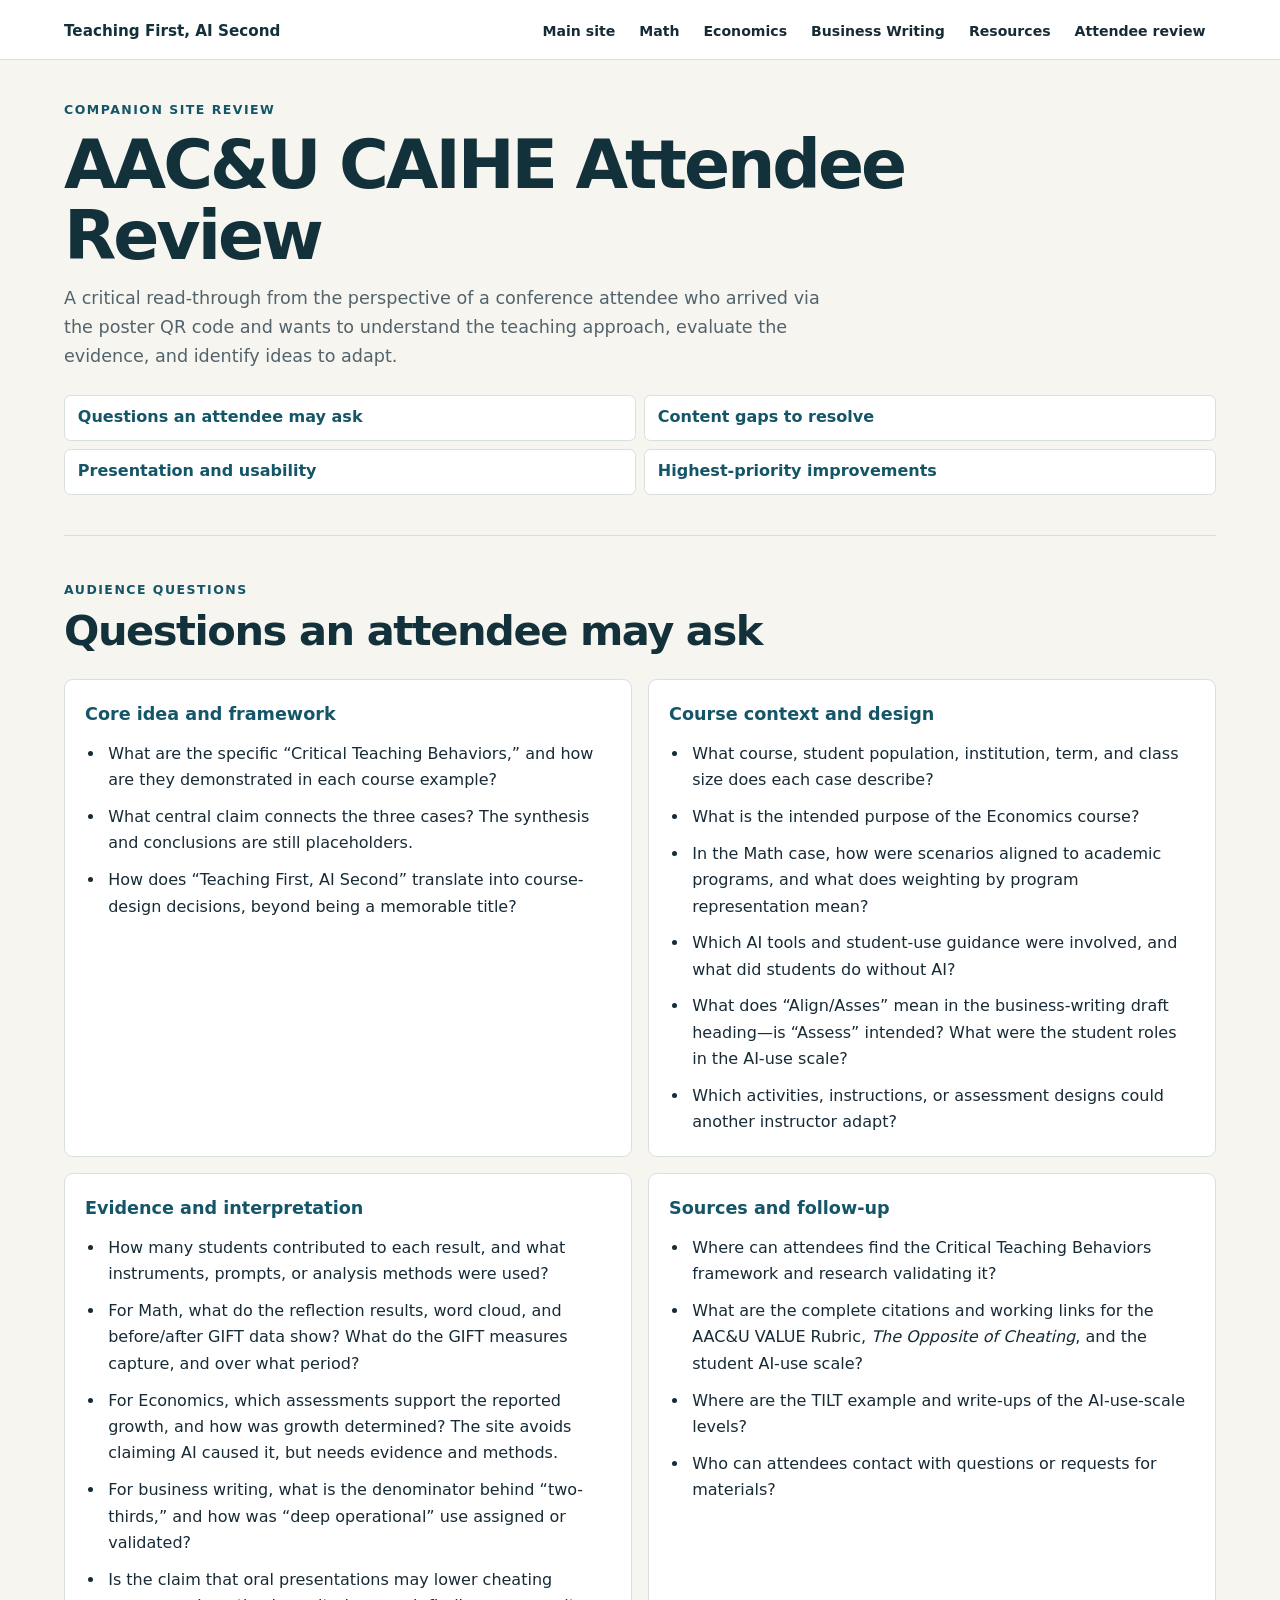
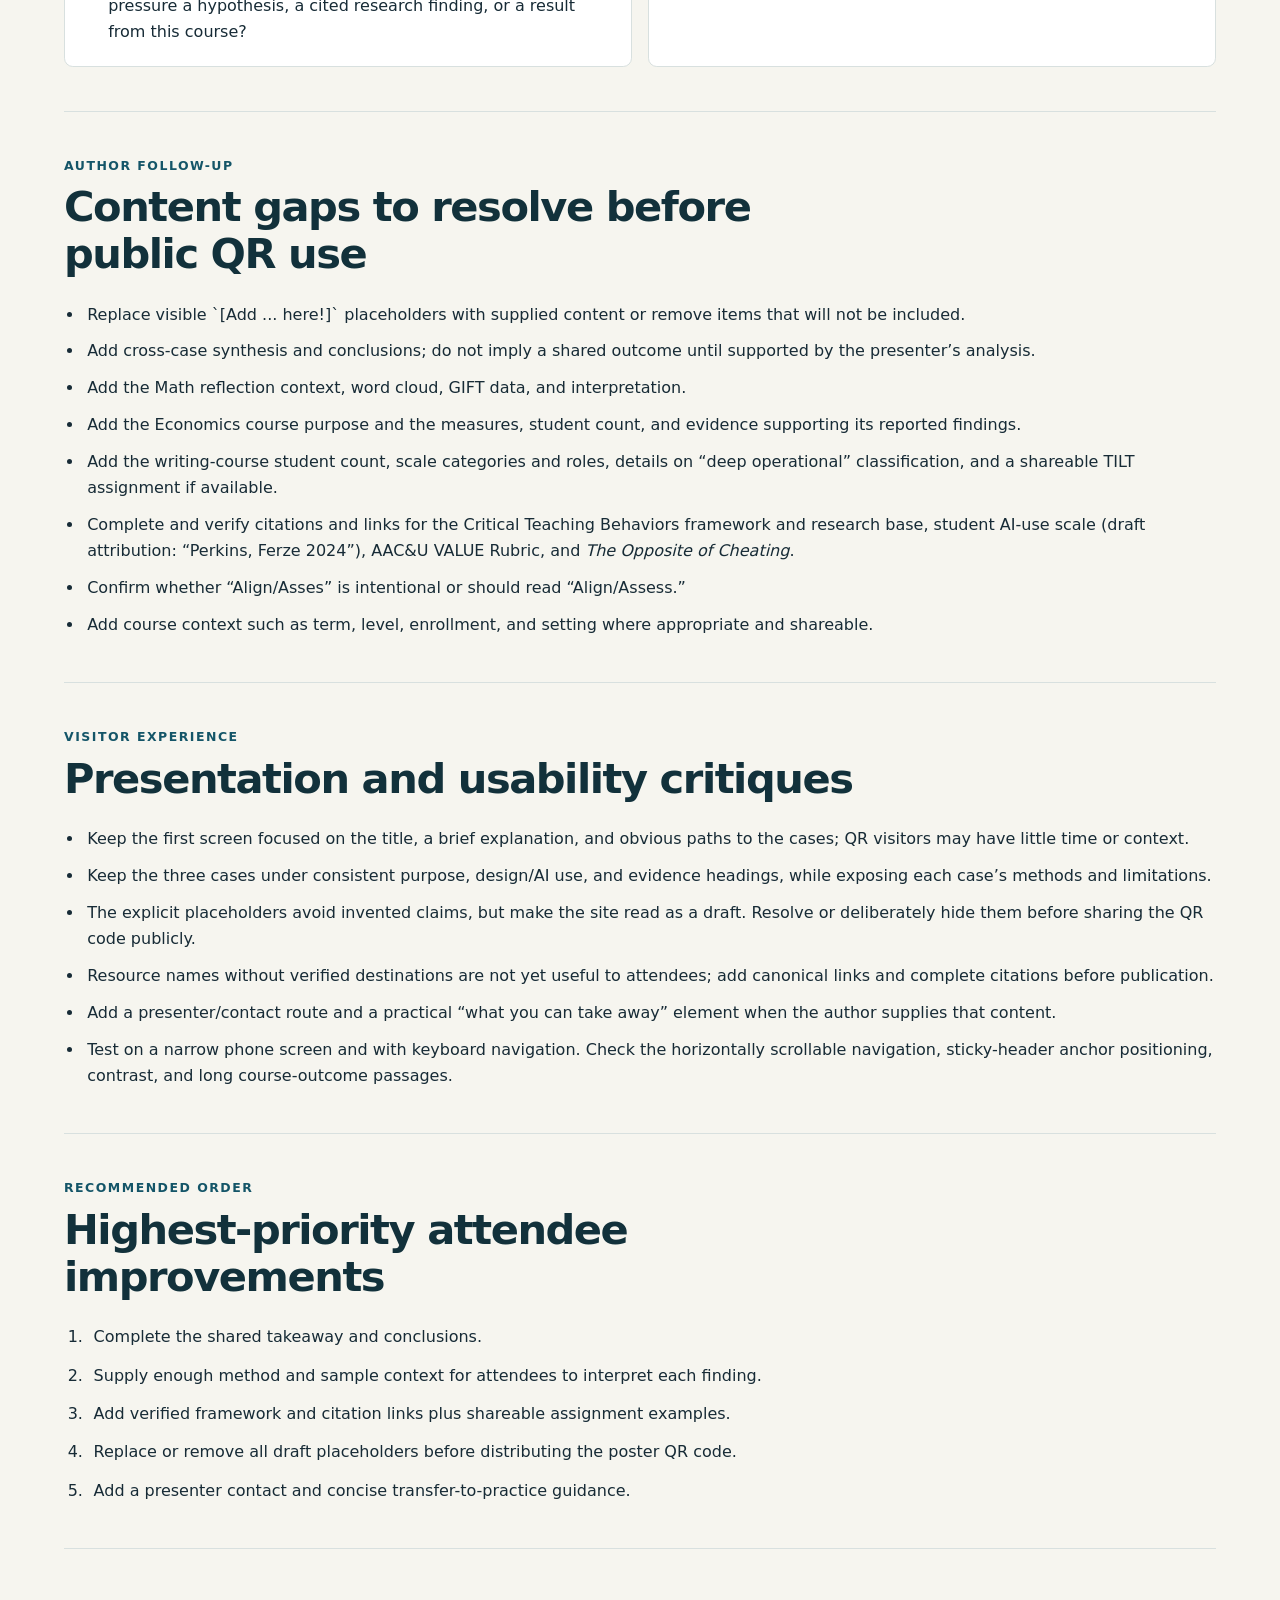
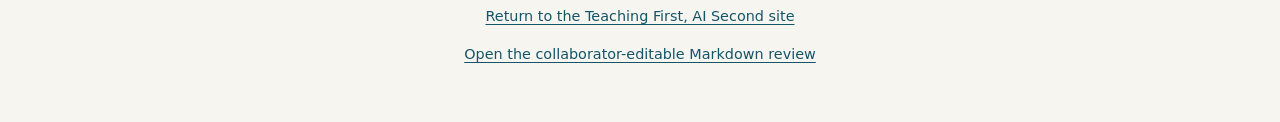
==== attendee-review.html @ cb2c57ce "add attendee-review" ====
<!doctype html>
<html lang="en">
<head>
  <meta charset="utf-8">
  <meta name="viewport" content="width=device-width, initial-scale=1">
  <meta name="description" content="Attendee-perspective questions, content gaps, and critiques for the Teaching First, AI Second companion site.">
  <title>AAC&amp;U CAIHE Attendee Review | Teaching First, AI Second</title>
  <link rel="stylesheet" href="styles.css">
</head>
<body>
  <header class="site-header">
	<a class="site-name" href="index.html#top">Teaching First, AI Second</a>
	<nav aria-label="Main navigation">
	  <a href="index.html#top">Main site</a>
	  <a href="index.html#math">Math</a>
	  <a href="index.html#economics">Economics</a>
	  <a href="index.html#business-writing">Business Writing</a>
	  <a href="index.html#resources">Resources</a>
	  <a href="#top" aria-current="page">Attendee review</a>
	</nav>
  </header>

  <main class="review-page" id="top">
	<header class="review-hero">
	  <p class="eyebrow">Companion site review</p>
	  <h1>AAC&amp;U CAIHE Attendee Review</h1>
	  <p class="review-lead">A critical read-through from the perspective of a conference attendee who arrived via the poster QR code and wants to understand the teaching approach, evaluate the evidence, and identify ideas to adapt.</p>
	  <nav class="review-toc" aria-label="On this page">
		<a href="#attendee-questions">Questions an attendee may ask</a>
		<a href="#content-gaps">Content gaps to resolve</a>
		<a href="#presentation-critiques">Presentation and usability</a>
		<a href="#priorities">Highest-priority improvements</a>
	  </nav>
	</header>

	<section class="review-section" id="attendee-questions" aria-labelledby="questions-title">
	  <p class="eyebrow">Audience questions</p>
	  <h2 id="questions-title">Questions an attendee may ask</h2>
	  <div class="review-question-grid">
		<section class="review-card">
		  <h3>Core idea and framework</h3>
		  <ul>
			<li>What are the specific “Critical Teaching Behaviors,” and how are they demonstrated in each course example?</li>
			<li>What central claim connects the three cases? The synthesis and conclusions are still placeholders.</li>
			<li>How does “Teaching First, AI Second” translate into course-design decisions, beyond being a memorable title?</li>
		  </ul>
		</section>
		<section class="review-card">
		  <h3>Course context and design</h3>
		  <ul>
			<li>What course, student population, institution, term, and class size does each case describe?</li>
			<li>What is the intended purpose of the Economics course?</li>
			<li>In the Math case, how were scenarios aligned to academic programs, and what does weighting by program representation mean?</li>
			<li>Which AI tools and student-use guidance were involved, and what did students do without AI?</li>
			<li>What does “Align/Asses” mean in the business-writing draft heading—is “Assess” intended? What were the student roles in the AI-use scale?</li>
			<li>Which activities, instructions, or assessment designs could another instructor adapt?</li>
		  </ul>
		</section>
		<section class="review-card">
		  <h3>Evidence and interpretation</h3>
		  <ul>
			<li>How many students contributed to each result, and what instruments, prompts, or analysis methods were used?</li>
			<li>For Math, what do the reflection results, word cloud, and before/after GIFT data show? What do the GIFT measures capture, and over what period?</li>
			<li>For Economics, which assessments support the reported growth, and how was growth determined? The site avoids claiming AI caused it, but needs evidence and methods.</li>
			<li>For business writing, what is the denominator behind “two-thirds,” and how was “deep operational” use assigned or validated?</li>
			<li>Is the claim that oral presentations may lower cheating pressure a hypothesis, a cited research finding, or a result from this course?</li>
		  </ul>
		</section>
		<section class="review-card">
		  <h3>Sources and follow-up</h3>
		  <ul>
			<li>Where can attendees find the Critical Teaching Behaviors framework and research validating it?</li>
			<li>What are the complete citations and working links for the AAC&amp;U VALUE Rubric, <em>The Opposite of Cheating</em>, and the student AI-use scale?</li>
			<li>Where are the TILT example and write-ups of the AI-use-scale levels?</li>
			<li>Who can attendees contact with questions or requests for materials?</li>
		  </ul>
		</section>
	  </div>
	</section>

	<section class="review-section" id="content-gaps" aria-labelledby="gaps-title">
	  <p class="eyebrow">Author follow-up</p>
	  <h2 id="gaps-title">Content gaps to resolve before public QR use</h2>
	  <ul class="review-checklist">
		<li>Replace visible `[Add ... here!]` placeholders with supplied content or remove items that will not be included.</li>
		<li>Add cross-case synthesis and conclusions; do not imply a shared outcome until supported by the presenter’s analysis.</li>
		<li>Add the Math reflection context, word cloud, GIFT data, and interpretation.</li>
		<li>Add the Economics course purpose and the measures, student count, and evidence supporting its reported findings.</li>
		<li>Add the writing-course student count, scale categories and roles, details on “deep operational” classification, and a shareable TILT assignment if available.</li>
		<li>Complete and verify citations and links for the Critical Teaching Behaviors framework and research base, student AI-use scale (draft attribution: “Perkins, Ferze 2024”), AAC&amp;U VALUE Rubric, and <em>The Opposite of Cheating</em>.</li>
		<li>Confirm whether “Align/Asses” is intentional or should read “Align/Assess.”</li>
		<li>Add course context such as term, level, enrollment, and setting where appropriate and shareable.</li>
	  </ul>
	</section>

	<section class="review-section" id="presentation-critiques" aria-labelledby="critiques-title">
	  <p class="eyebrow">Visitor experience</p>
	  <h2 id="critiques-title">Presentation and usability critiques</h2>
	  <ul class="review-checklist">
		<li>Keep the first screen focused on the title, a brief explanation, and obvious paths to the cases; QR visitors may have little time or context.</li>
		<li>Keep the three cases under consistent purpose, design/AI use, and evidence headings, while exposing each case’s methods and limitations.</li>
		<li>The explicit placeholders avoid invented claims, but make the site read as a draft. Resolve or deliberately hide them before sharing the QR code publicly.</li>
		<li>Resource names without verified destinations are not yet useful to attendees; add canonical links and complete citations before publication.</li>
		<li>Add a presenter/contact route and a practical “what you can take away” element when the author supplies that content.</li>
		<li>Test on a narrow phone screen and with keyboard navigation. Check the horizontally scrollable navigation, sticky-header anchor positioning, contrast, and long course-outcome passages.</li>
	  </ul>
	</section>

	<section class="review-section" id="priorities" aria-labelledby="priorities-title">
	  <p class="eyebrow">Recommended order</p>
	  <h2 id="priorities-title">Highest-priority attendee improvements</h2>
	  <ol class="review-priorities">
		<li>Complete the shared takeaway and conclusions.</li>
		<li>Supply enough method and sample context for attendees to interpret each finding.</li>
		<li>Add verified framework and citation links plus shareable assignment examples.</li>
		<li>Replace or remove all draft placeholders before distributing the poster QR code.</li>
		<li>Add a presenter contact and concise transfer-to-practice guidance.</li>
	  </ol>
	</section>
  </main>

  <footer>
	<p><a href="index.html#top">Return to the Teaching First, AI Second site</a></p>
	  <p><a href="https://github.com/NeisesMike/AACUPoster2026/blob/main/ATTENDEE-REVIEW.md">Open the collaborator-editable Markdown review</a></p>
  </footer>
</body>
</html>
---- styles.css ----
:root {
  color-scheme: light;
  --ink: #172b36;
  --muted: #52636c;
  --paper: #f6f5ef;
  --surface: #ffffff;
  --navy: #12313b;
  --teal: #145568;
  --gold: #e7b654;
  --placeholder-bg: #fff4d8;
  --placeholder-border: #98620b;
  --line: #d8e0df;
  font-family: Inter, ui-sans-serif, system-ui, -apple-system, BlinkMacSystemFont, "Segoe UI", sans-serif;
  color: var(--ink);
  background: var(--paper);
}

* {
  box-sizing: border-box;
}

html {
  scroll-behavior: smooth;
  scroll-padding-top: 8rem;
}

body {
  margin: 0;
  min-width: 320px;
  line-height: 1.65;
}

a {
  color: var(--teal);
  text-underline-offset: 0.2em;
}

a:hover {
  color: var(--navy);
}

a:focus-visible {
  outline: 3px solid var(--gold);
  outline-offset: 3px;
}

.site-header {
  position: sticky;
  z-index: 10;
  top: 0;
  display: grid;
  gap: 0.25rem;
  padding: 0.6rem 1rem 0.35rem;
  border-bottom: 1px solid var(--line);
  background: var(--surface);
}

.site-name {
  width: fit-content;
  color: var(--navy);
  font-size: 0.95rem;
  font-weight: 800;
  text-decoration: none;
}

.site-header nav {
  display: flex;
  gap: 0.2rem;
  overflow-x: auto;
  overscroll-behavior-x: contain;
  scrollbar-width: thin;
  white-space: nowrap;
}

.site-header nav a {
  display: inline-flex;
  min-height: 2.75rem;
  align-items: center;
  padding: 0.5rem 0.65rem;
  border-radius: 0.35rem;
  color: var(--ink);
  font-size: 0.88rem;
  font-weight: 650;
  text-decoration: none;
}

.site-header nav a:hover {
  background: var(--paper);
}

main {
  width: min(100% - 2rem, 72rem);
  margin-inline: auto;
}

.hero {
  margin: 1.25rem -1rem 0;
	padding: clamp(2.5rem, 8vw, 6rem) 1rem;
  background: var(--navy);
  color: #ffffff;
}

.hero .eyebrow {
  color: #f6d98e;
}

.eyebrow {
  margin: 0 0 0.5rem;
  color: var(--teal);
  font-size: 0.78rem;
  font-weight: 800;
  letter-spacing: 0.12em;
  text-transform: uppercase;
}

h1,
h2,
h3,
p {
  margin-top: 0;
}

h1 {
  max-width: 13ch;
  margin-bottom: 0.75rem;
  font-size: clamp(2.8rem, 12vw, 5.5rem);
  letter-spacing: -0.055em;
  line-height: 0.98;
  text-transform: uppercase;
}

.subtitle {
  max-width: 38rem;
  margin-bottom: 1.25rem;
  color: #f6d98e;
  font-size: clamp(1.15rem, 4vw, 1.65rem);
  font-weight: 650;
  line-height: 1.3;
}

.intro {
  max-width: 42rem;
  margin-bottom: 1.75rem;
  color: #e8f0f1;
  font-size: 1.05rem;
}

.section-nav {
  display: grid;
  grid-template-columns: 1fr;
  gap: 0.65rem;
  max-width: 48rem;
}

.section-nav a {
  display: flex;
  min-height: 3rem;
  align-items: center;
  justify-content: space-between;
  gap: 1rem;
  padding: 0.75rem 1rem;
  border: 1px solid #8aa4aa;
  border-radius: 0.4rem;
  color: #ffffff;
  font-weight: 700;
  text-decoration: none;
}

.section-nav a:hover {
  border-color: var(--gold);
  background: #1d4651;
  color: #ffffff;
}

.case-study,
.synthesis,
.resources {
  padding-block: 3.25rem;
  border-bottom: 1px solid var(--line);
  scroll-margin-top: 8rem;
}

.case-study h2,
.synthesis h2,
.resources h2 {
  max-width: 22ch;
  margin-bottom: 1.5rem;
  color: var(--navy);
  font-size: clamp(1.8rem, 7vw, 3rem);
  letter-spacing: -0.035em;
  line-height: 1.1;
}

.case-grid {
  display: grid;
  grid-template-columns: 1fr;
  gap: 1rem;
}

.case-grid > section {
  padding: 1.25rem;
  border: 1px solid var(--line);
  border-radius: 0.55rem;
  background: var(--surface);
}

.case-grid h3 {
  margin-bottom: 0.65rem;
  color: var(--teal);
  font-size: 1rem;
}

.case-grid p:last-child {
  margin-bottom: 0;
}

.placeholder {
  display: block;
  margin-block: 0.8rem;
  padding: 0.7rem 0.85rem;
  border-left: 4px solid var(--placeholder-border);
  background: var(--placeholder-bg);
  color: #49320c;
  font-size: 0.92rem;
  font-weight: 650;
  overflow-wrap: anywhere;
}

.resources > p:not(.eyebrow) {
  max-width: 60ch;
}

.resources ul {
  display: grid;
  gap: 0.85rem;
  margin: 1.5rem 0 0;
  padding: 0;
  list-style: none;
}

.resources li {
  padding: 1rem;
  border: 1px solid var(--line);
  border-radius: 0.45rem;
  background: var(--surface);
}

.resources li .placeholder {
  margin-bottom: 0;
}

footer {
  padding: 1.5rem 1rem 2.5rem;
  color: var(--muted);
  font-size: 0.9rem;
  text-align: center;
}

.review-page {
  padding-bottom: 2rem;
}

.review-hero {
  padding-block: 2.5rem;
  border-bottom: 1px solid var(--line);
}

.review-hero h1 {
  max-width: 20ch;
  color: var(--navy);
  font-size: clamp(2.3rem, 9vw, 4.25rem);
  letter-spacing: -0.045em;
  line-height: 1.05;
  text-transform: none;
}

.review-lead {
  max-width: 68ch;
  color: var(--muted);
  font-size: 1.1rem;
}

.review-toc {
  display: grid;
  gap: 0.5rem;
  margin-top: 1.5rem;
}

.review-toc a {
  display: flex;
  min-height: 2.75rem;
  align-items: center;
  padding: 0.55rem 0.8rem;
  border: 1px solid var(--line);
  border-radius: 0.4rem;
  background: var(--surface);
  font-weight: 700;
  text-decoration: none;
}

.review-section {
  padding-block: 2.75rem;
  border-bottom: 1px solid var(--line);
  scroll-margin-top: 8rem;
}

.review-section h2 {
  max-width: 28ch;
  margin-bottom: 1.5rem;
  color: var(--navy);
  font-size: clamp(1.8rem, 6vw, 2.6rem);
  letter-spacing: -0.035em;
  line-height: 1.12;
}

.review-question-grid {
  display: grid;
  gap: 1rem;
}

.review-card {
  padding: 1.25rem;
  border: 1px solid var(--line);
  border-radius: 0.55rem;
  background: var(--surface);
}

.review-card h3 {
  margin-bottom: 0.75rem;
  color: var(--teal);
  font-size: 1.1rem;
}

.review-card ul,
.review-checklist {
  margin: 0;
  padding-left: 1.25rem;
}

.review-card li,
.review-checklist li {
  padding-left: 0.2rem;
}

.review-card li + li,
.review-checklist li + li {
  margin-top: 0.65rem;
}

.review-priorities {
  display: grid;
  gap: 0.75rem;
  margin: 0;
  padding-left: 1.5rem;
}

.review-priorities li {
  padding-left: 0.35rem;
}

@media (min-width: 42rem) {
  .site-header {
	grid-template-columns: auto minmax(0, 1fr);
	align-items: center;
	gap: 1rem;
	padding-inline: max(1.25rem, calc((100vw - 72rem) / 2));
  }

  .site-header nav {
	justify-content: flex-end;
  }

  .section-nav {
	grid-template-columns: repeat(2, minmax(0, 1fr));
  }

  .case-grid {
	grid-template-columns: repeat(2, minmax(0, 1fr));
  }

  .case-grid > .evidence {
	grid-column: 1 / -1;
  }

  .review-toc {
	grid-template-columns: repeat(2, minmax(0, 1fr));
  }

  .review-question-grid {
	grid-template-columns: repeat(2, minmax(0, 1fr));
  }
}

@media (min-width: 62rem) {
  .case-grid {
	grid-template-columns: repeat(3, minmax(0, 1fr));
  }

  .case-grid > .evidence {
	grid-column: auto;
  }

  .case-study,
  .synthesis,
  .resources {
	padding-block: 4.5rem;
  }
}

@media (prefers-reduced-motion: reduce) {
  html {
	scroll-behavior: auto;
  }
}
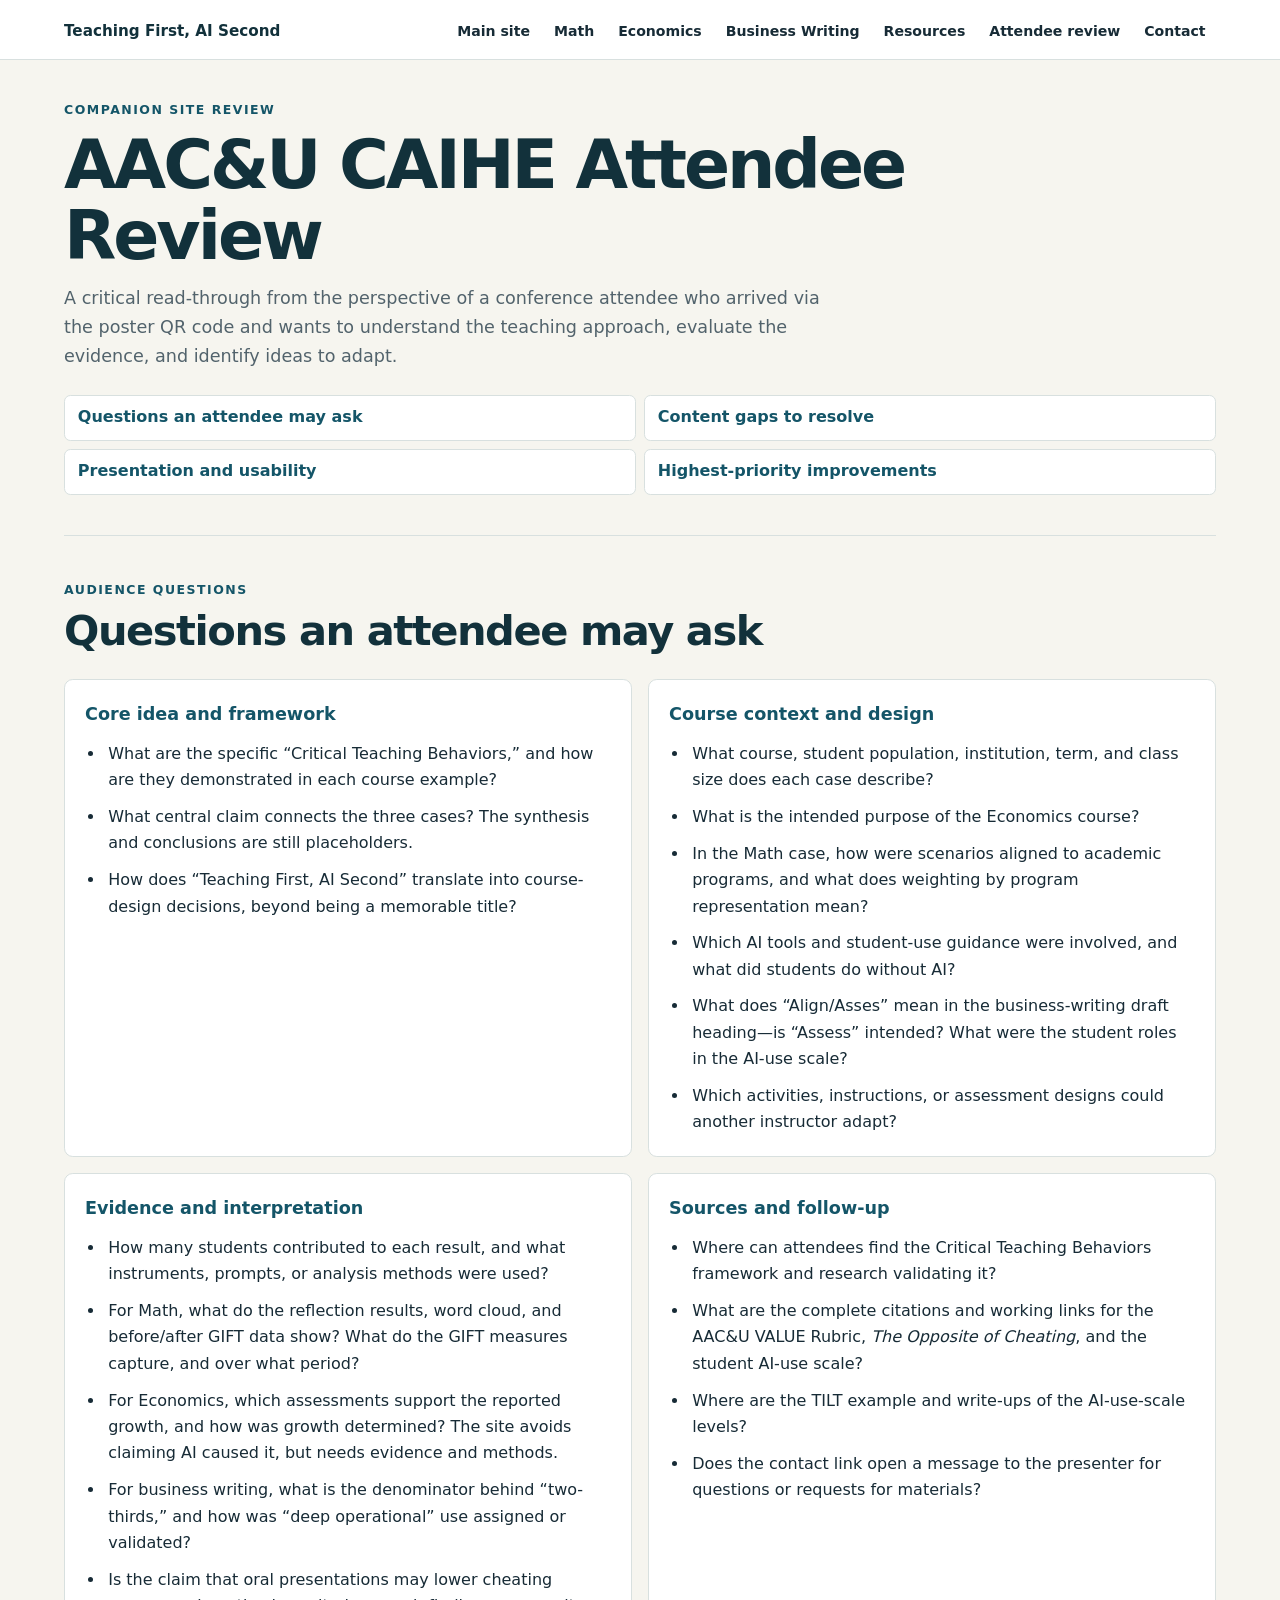
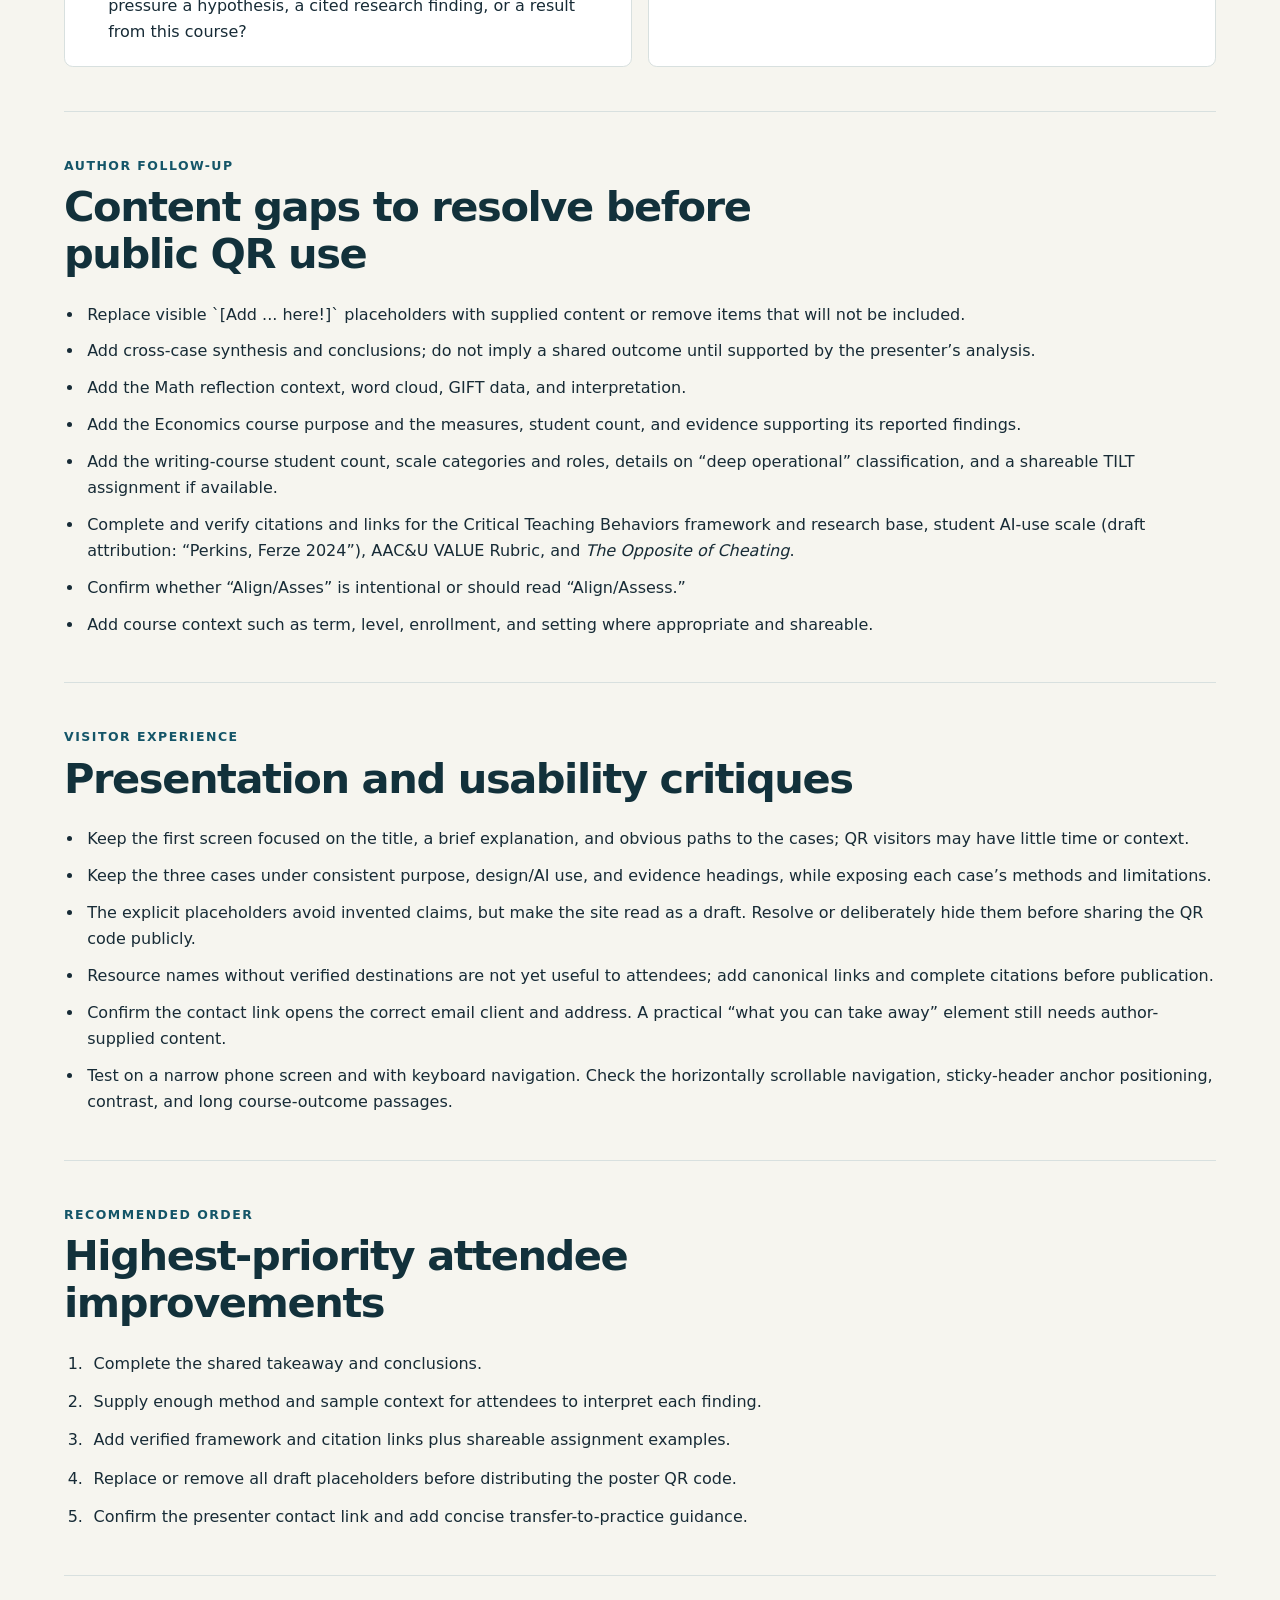
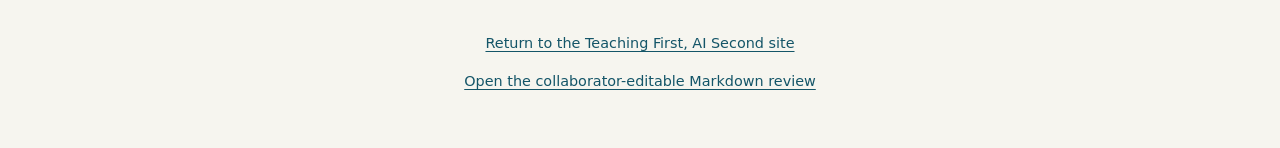
==== commit ecb2243e: "Add contact page" ====
--- a/attendee-review.html
+++ b/attendee-review.html
@@ -17,6 +17,7 @@
 	  <a href="index.html#business-writing">Business Writing</a>
 	  <a href="index.html#resources">Resources</a>
 	  <a href="#top" aria-current="page">Attendee review</a>
+	  <a href="contact.html">Contact</a>
 	</nav>
   </header>
 
@@ -72,7 +73,7 @@
 			<li>Where can attendees find the Critical Teaching Behaviors framework and research validating it?</li>
 			<li>What are the complete citations and working links for the AAC&amp;U VALUE Rubric, <em>The Opposite of Cheating</em>, and the student AI-use scale?</li>
 			<li>Where are the TILT example and write-ups of the AI-use-scale levels?</li>
-			<li>Who can attendees contact with questions or requests for materials?</li>
+			<li>Does the contact link open a message to the presenter for questions or requests for materials?</li>
 		  </ul>
 		</section>
 	  </div>
@@ -101,7 +102,7 @@
 		<li>Keep the three cases under consistent purpose, design/AI use, and evidence headings, while exposing each case’s methods and limitations.</li>
 		<li>The explicit placeholders avoid invented claims, but make the site read as a draft. Resolve or deliberately hide them before sharing the QR code publicly.</li>
 		<li>Resource names without verified destinations are not yet useful to attendees; add canonical links and complete citations before publication.</li>
-		<li>Add a presenter/contact route and a practical “what you can take away” element when the author supplies that content.</li>
+		<li>Confirm the contact link opens the correct email client and address. A practical “what you can take away” element still needs author-supplied content.</li>
 		<li>Test on a narrow phone screen and with keyboard navigation. Check the horizontally scrollable navigation, sticky-header anchor positioning, contrast, and long course-outcome passages.</li>
 	  </ul>
 	</section>
@@ -114,7 +115,7 @@
 		<li>Supply enough method and sample context for attendees to interpret each finding.</li>
 		<li>Add verified framework and citation links plus shareable assignment examples.</li>
 		<li>Replace or remove all draft placeholders before distributing the poster QR code.</li>
-		<li>Add a presenter contact and concise transfer-to-practice guidance.</li>
+		<li>Confirm the presenter contact link and add concise transfer-to-practice guidance.</li>
 	  </ol>
 	</section>
   </main>
--- a/styles.css
+++ b/styles.css
@@ -358,6 +358,39 @@
   padding-left: 0.35rem;
 }
 
+.contact-page {
+  min-height: 65vh;
+  padding-block: 2.5rem 4rem;
+}
+
+.contact-hero h1 {
+  max-width: 20ch;
+  color: var(--navy);
+  font-size: clamp(2.3rem, 9vw, 4.25rem);
+  letter-spacing: -0.045em;
+  line-height: 1.05;
+  text-transform: none;
+}
+
+.contact-lead {
+  max-width: 60ch;
+  color: var(--muted);
+  font-size: 1.1rem;
+}
+
+.contact-card {
+  max-width: 48rem;
+  margin-top: 2rem;
+  padding: clamp(1.25rem, 4vw, 2rem);
+  border: 1px solid var(--line);
+  border-radius: 0.55rem;
+  background: var(--surface);
+}
+
+.contact-card h2 {
+  color: var(--teal);
+}
+
 @media (min-width: 42rem) {
   .site-header {
 	grid-template-columns: auto minmax(0, 1fr);
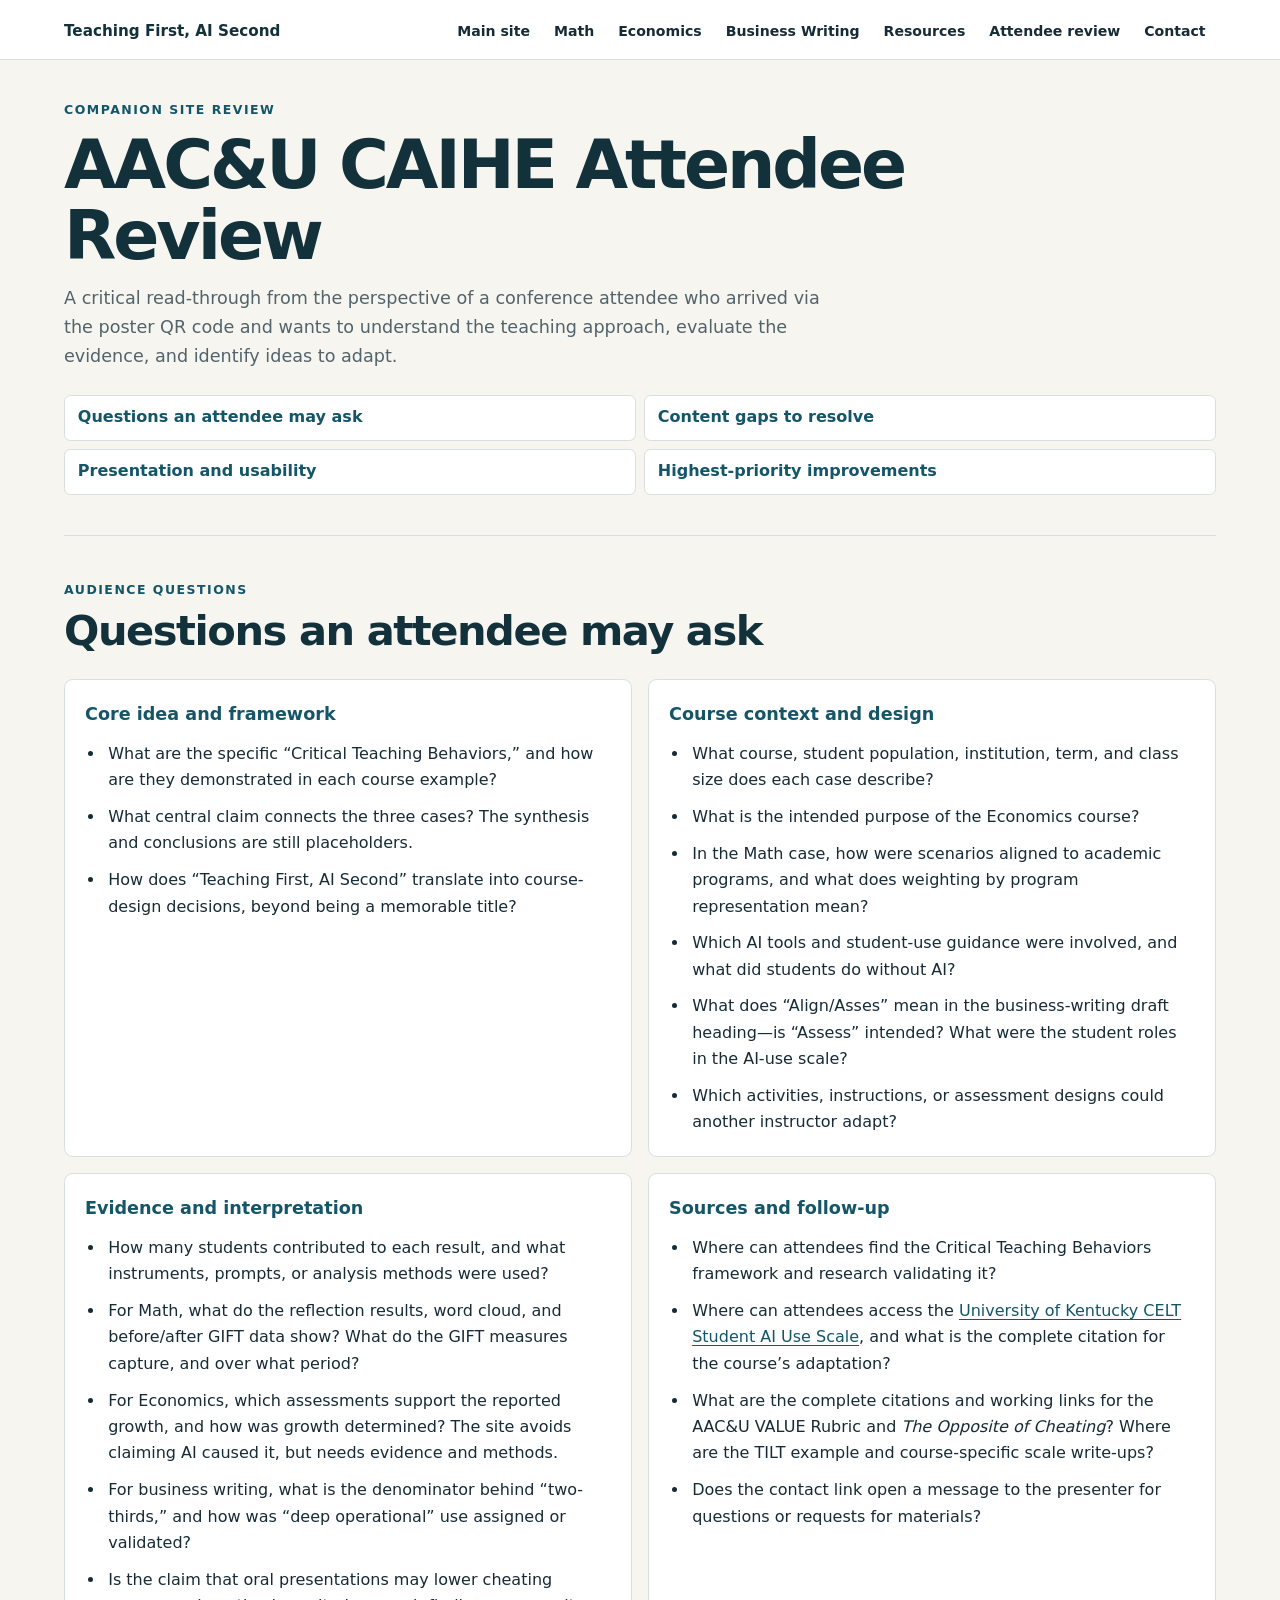
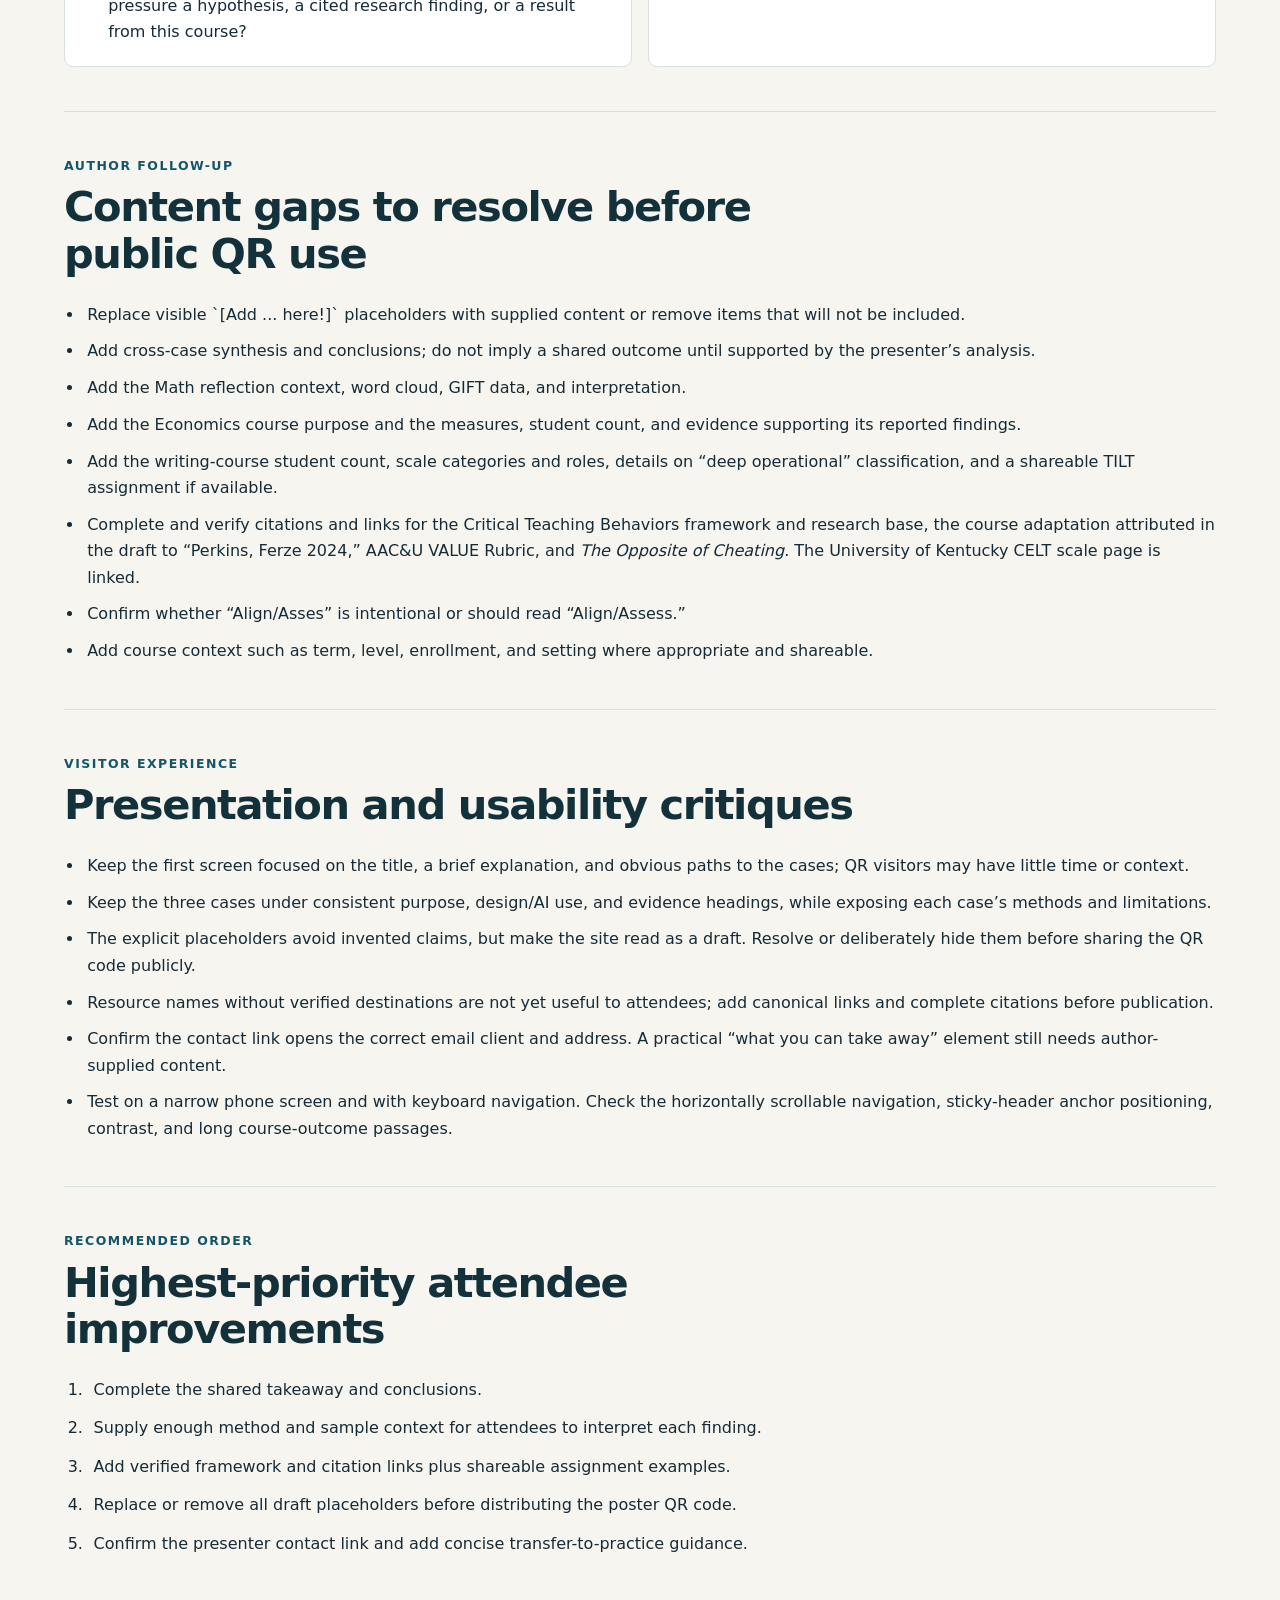
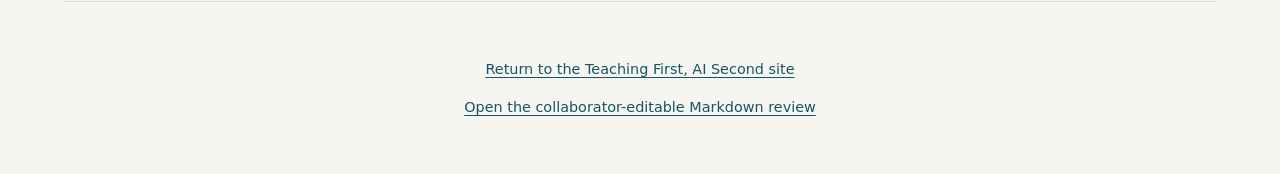
==== commit 751c6f79: "add student ai-use scale reference" ====
--- a/attendee-review.html
+++ b/attendee-review.html
@@ -71,8 +71,8 @@
 		  <h3>Sources and follow-up</h3>
 		  <ul>
 			<li>Where can attendees find the Critical Teaching Behaviors framework and research validating it?</li>
-			<li>What are the complete citations and working links for the AAC&amp;U VALUE Rubric, <em>The Opposite of Cheating</em>, and the student AI-use scale?</li>
-			<li>Where are the TILT example and write-ups of the AI-use-scale levels?</li>
+			<li>Where can attendees access the <a href="https://celt.uky.edu/student-ai-use-scale">University of Kentucky CELT Student AI Use Scale</a>, and what is the complete citation for the course’s adaptation?</li>
+			<li>What are the complete citations and working links for the AAC&amp;U VALUE Rubric and <em>The Opposite of Cheating</em>? Where are the TILT example and course-specific scale write-ups?</li>
 			<li>Does the contact link open a message to the presenter for questions or requests for materials?</li>
 		  </ul>
 		</section>
@@ -88,7 +88,7 @@
 		<li>Add the Math reflection context, word cloud, GIFT data, and interpretation.</li>
 		<li>Add the Economics course purpose and the measures, student count, and evidence supporting its reported findings.</li>
 		<li>Add the writing-course student count, scale categories and roles, details on “deep operational” classification, and a shareable TILT assignment if available.</li>
-		<li>Complete and verify citations and links for the Critical Teaching Behaviors framework and research base, student AI-use scale (draft attribution: “Perkins, Ferze 2024”), AAC&amp;U VALUE Rubric, and <em>The Opposite of Cheating</em>.</li>
+		<li>Complete and verify citations and links for the Critical Teaching Behaviors framework and research base, the course adaptation attributed in the draft to “Perkins, Ferze 2024,” AAC&amp;U VALUE Rubric, and <em>The Opposite of Cheating</em>. The University of Kentucky CELT scale page is linked.</li>
 		<li>Confirm whether “Align/Asses” is intentional or should read “Align/Assess.”</li>
 		<li>Add course context such as term, level, enrollment, and setting where appropriate and shareable.</li>
 	  </ul>
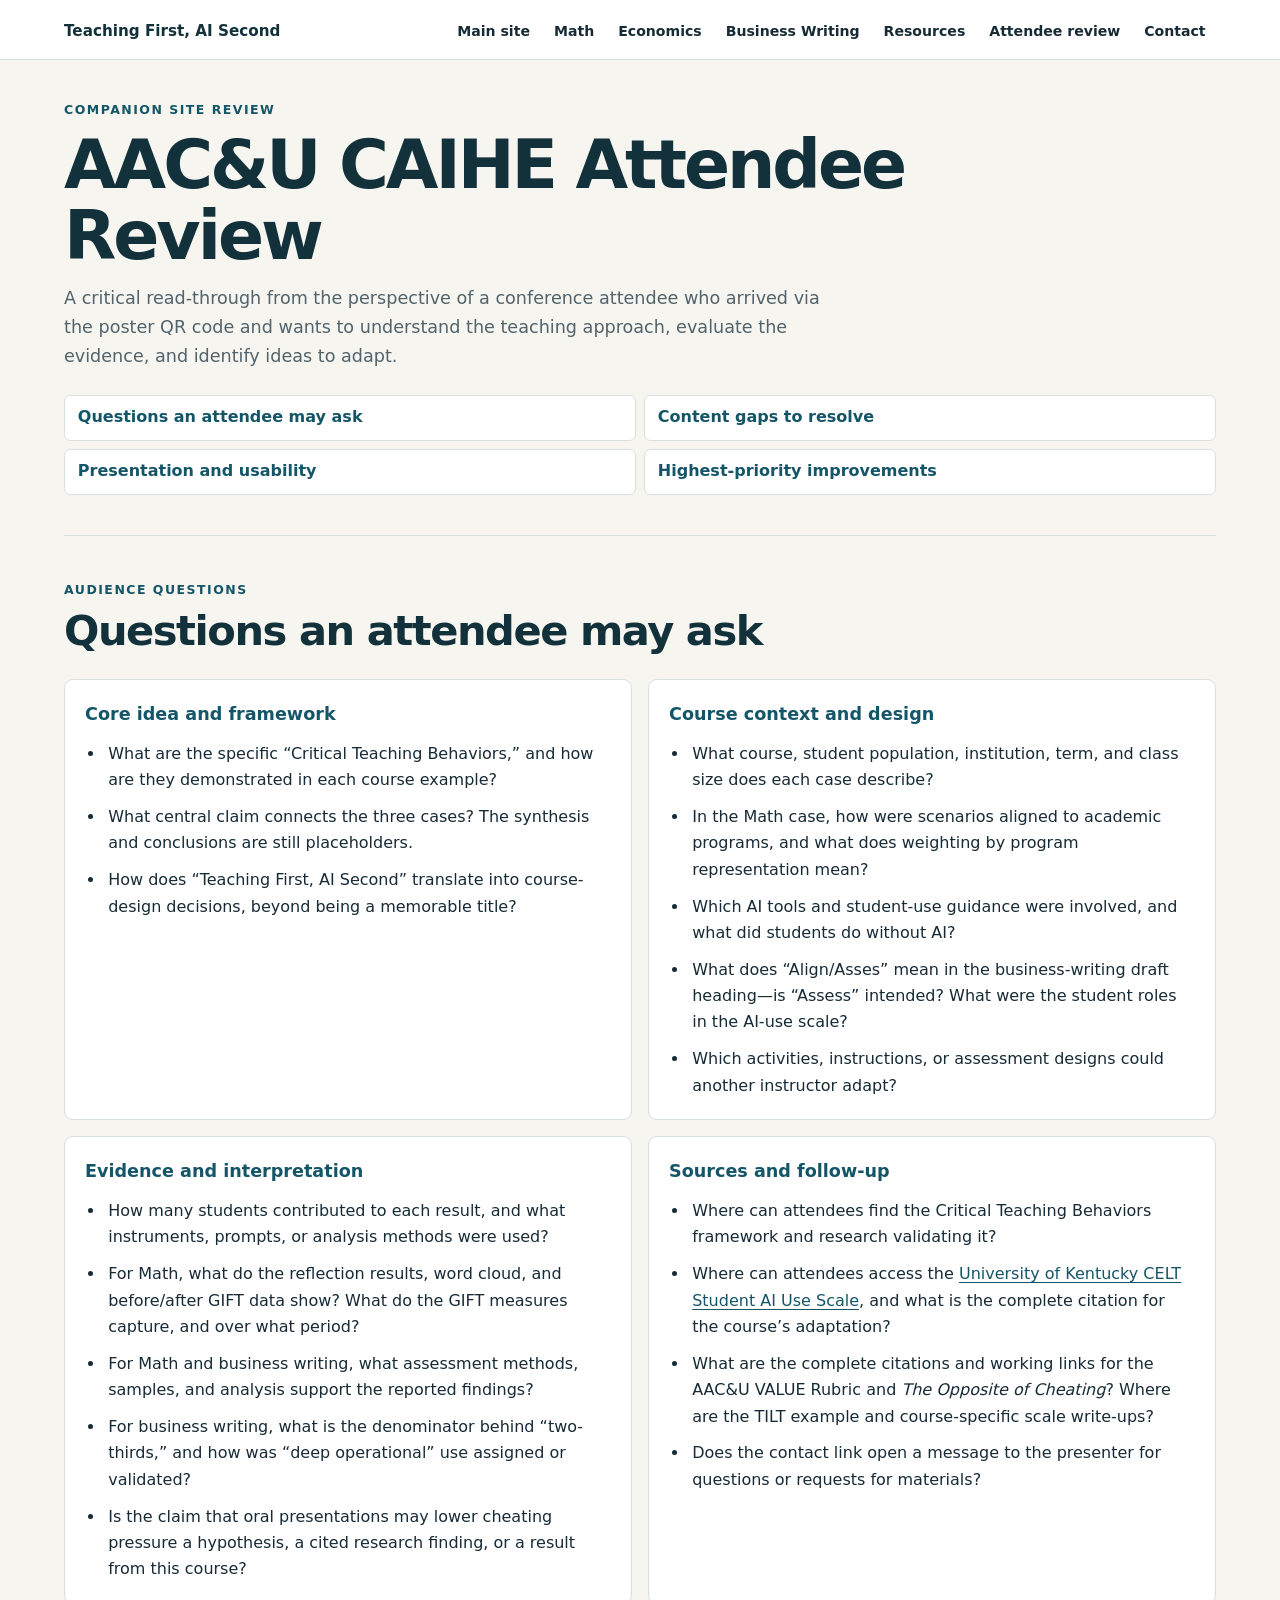
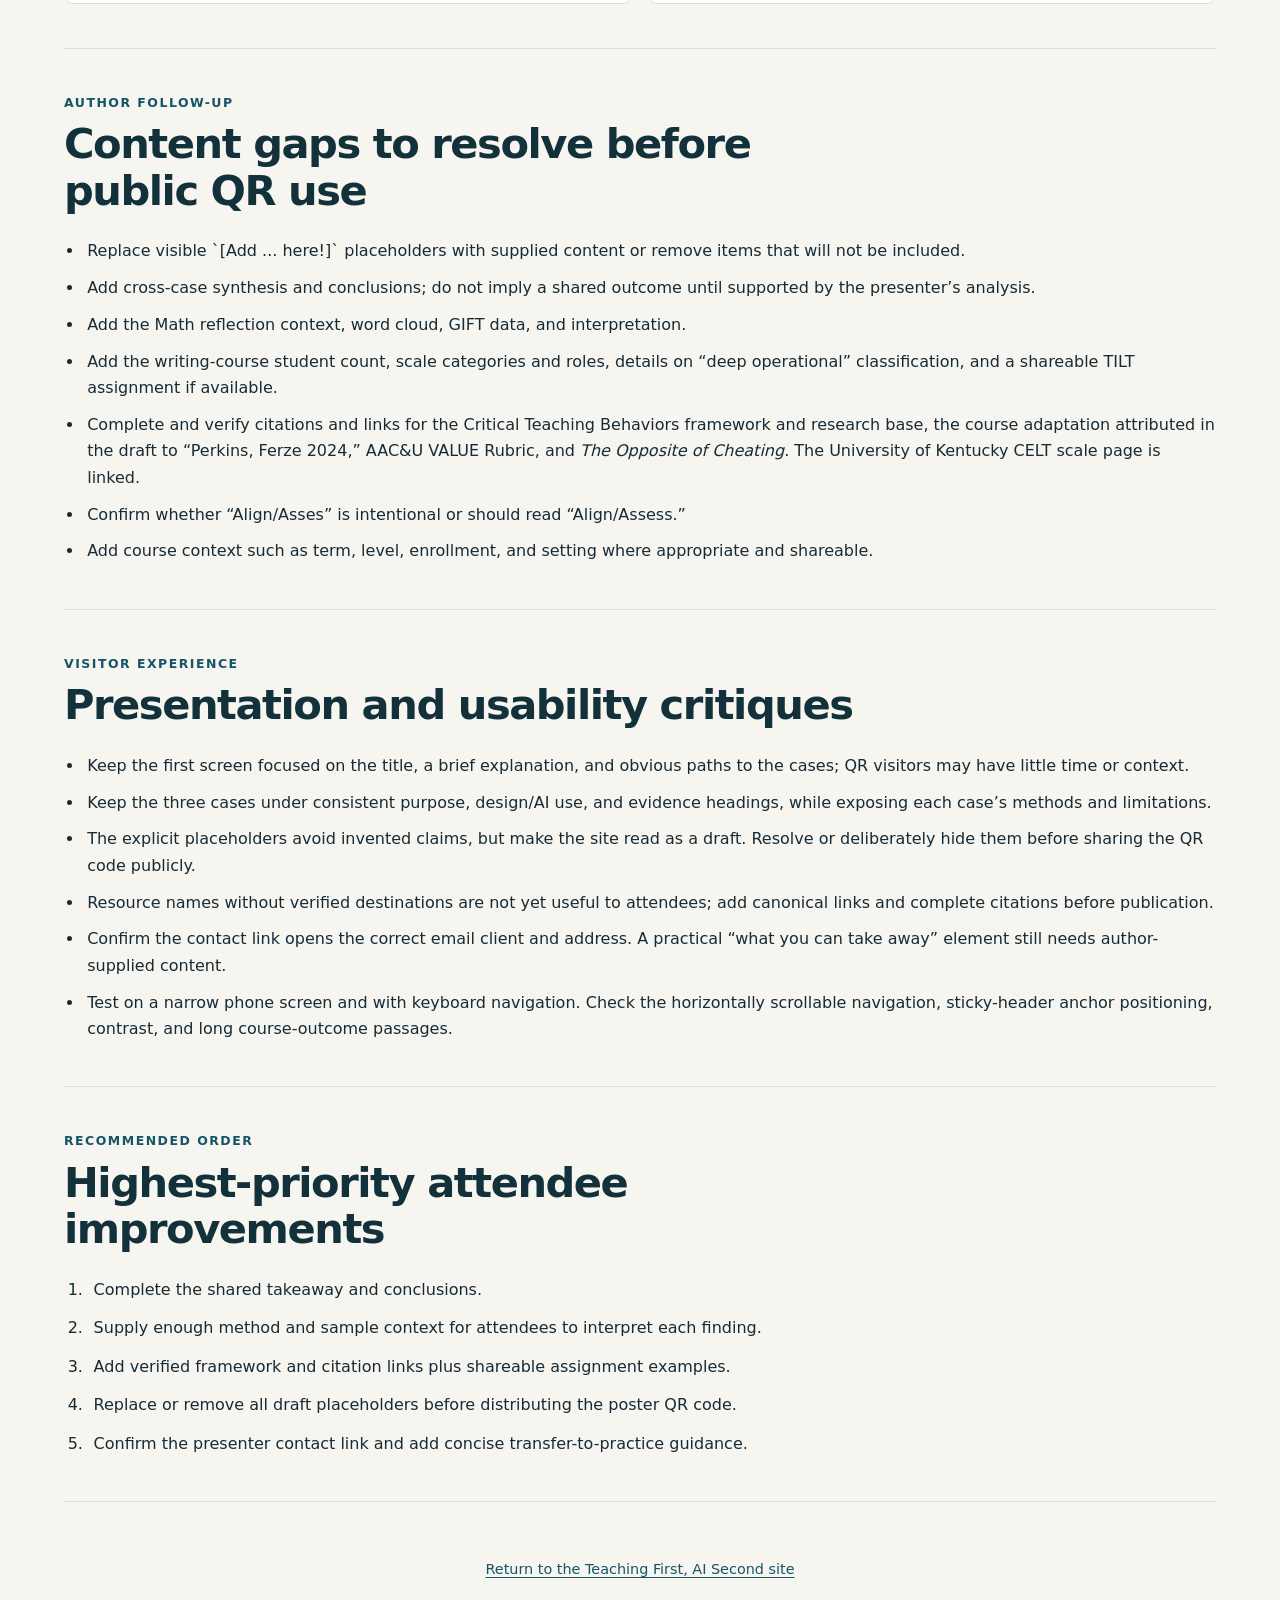
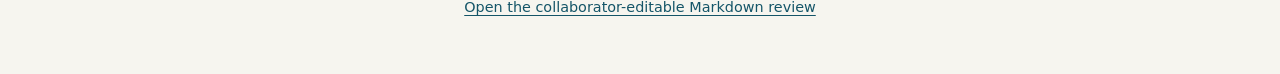
==== commit 2379455c: "update attendee-review" ====
--- a/attendee-review.html
+++ b/attendee-review.html
@@ -50,7 +50,6 @@
 		  <h3>Course context and design</h3>
 		  <ul>
 			<li>What course, student population, institution, term, and class size does each case describe?</li>
-			<li>What is the intended purpose of the Economics course?</li>
 			<li>In the Math case, how were scenarios aligned to academic programs, and what does weighting by program representation mean?</li>
 			<li>Which AI tools and student-use guidance were involved, and what did students do without AI?</li>
 			<li>What does “Align/Asses” mean in the business-writing draft heading—is “Assess” intended? What were the student roles in the AI-use scale?</li>
@@ -62,7 +61,7 @@
 		  <ul>
 			<li>How many students contributed to each result, and what instruments, prompts, or analysis methods were used?</li>
 			<li>For Math, what do the reflection results, word cloud, and before/after GIFT data show? What do the GIFT measures capture, and over what period?</li>
-			<li>For Economics, which assessments support the reported growth, and how was growth determined? The site avoids claiming AI caused it, but needs evidence and methods.</li>
+			<li>For Math and business writing, what assessment methods, samples, and analysis support the reported findings?</li>
 			<li>For business writing, what is the denominator behind “two-thirds,” and how was “deep operational” use assigned or validated?</li>
 			<li>Is the claim that oral presentations may lower cheating pressure a hypothesis, a cited research finding, or a result from this course?</li>
 		  </ul>
@@ -86,7 +85,6 @@
 		<li>Replace visible `[Add ... here!]` placeholders with supplied content or remove items that will not be included.</li>
 		<li>Add cross-case synthesis and conclusions; do not imply a shared outcome until supported by the presenter’s analysis.</li>
 		<li>Add the Math reflection context, word cloud, GIFT data, and interpretation.</li>
-		<li>Add the Economics course purpose and the measures, student count, and evidence supporting its reported findings.</li>
 		<li>Add the writing-course student count, scale categories and roles, details on “deep operational” classification, and a shareable TILT assignment if available.</li>
 		<li>Complete and verify citations and links for the Critical Teaching Behaviors framework and research base, the course adaptation attributed in the draft to “Perkins, Ferze 2024,” AAC&amp;U VALUE Rubric, and <em>The Opposite of Cheating</em>. The University of Kentucky CELT scale page is linked.</li>
 		<li>Confirm whether “Align/Asses” is intentional or should read “Align/Assess.”</li>
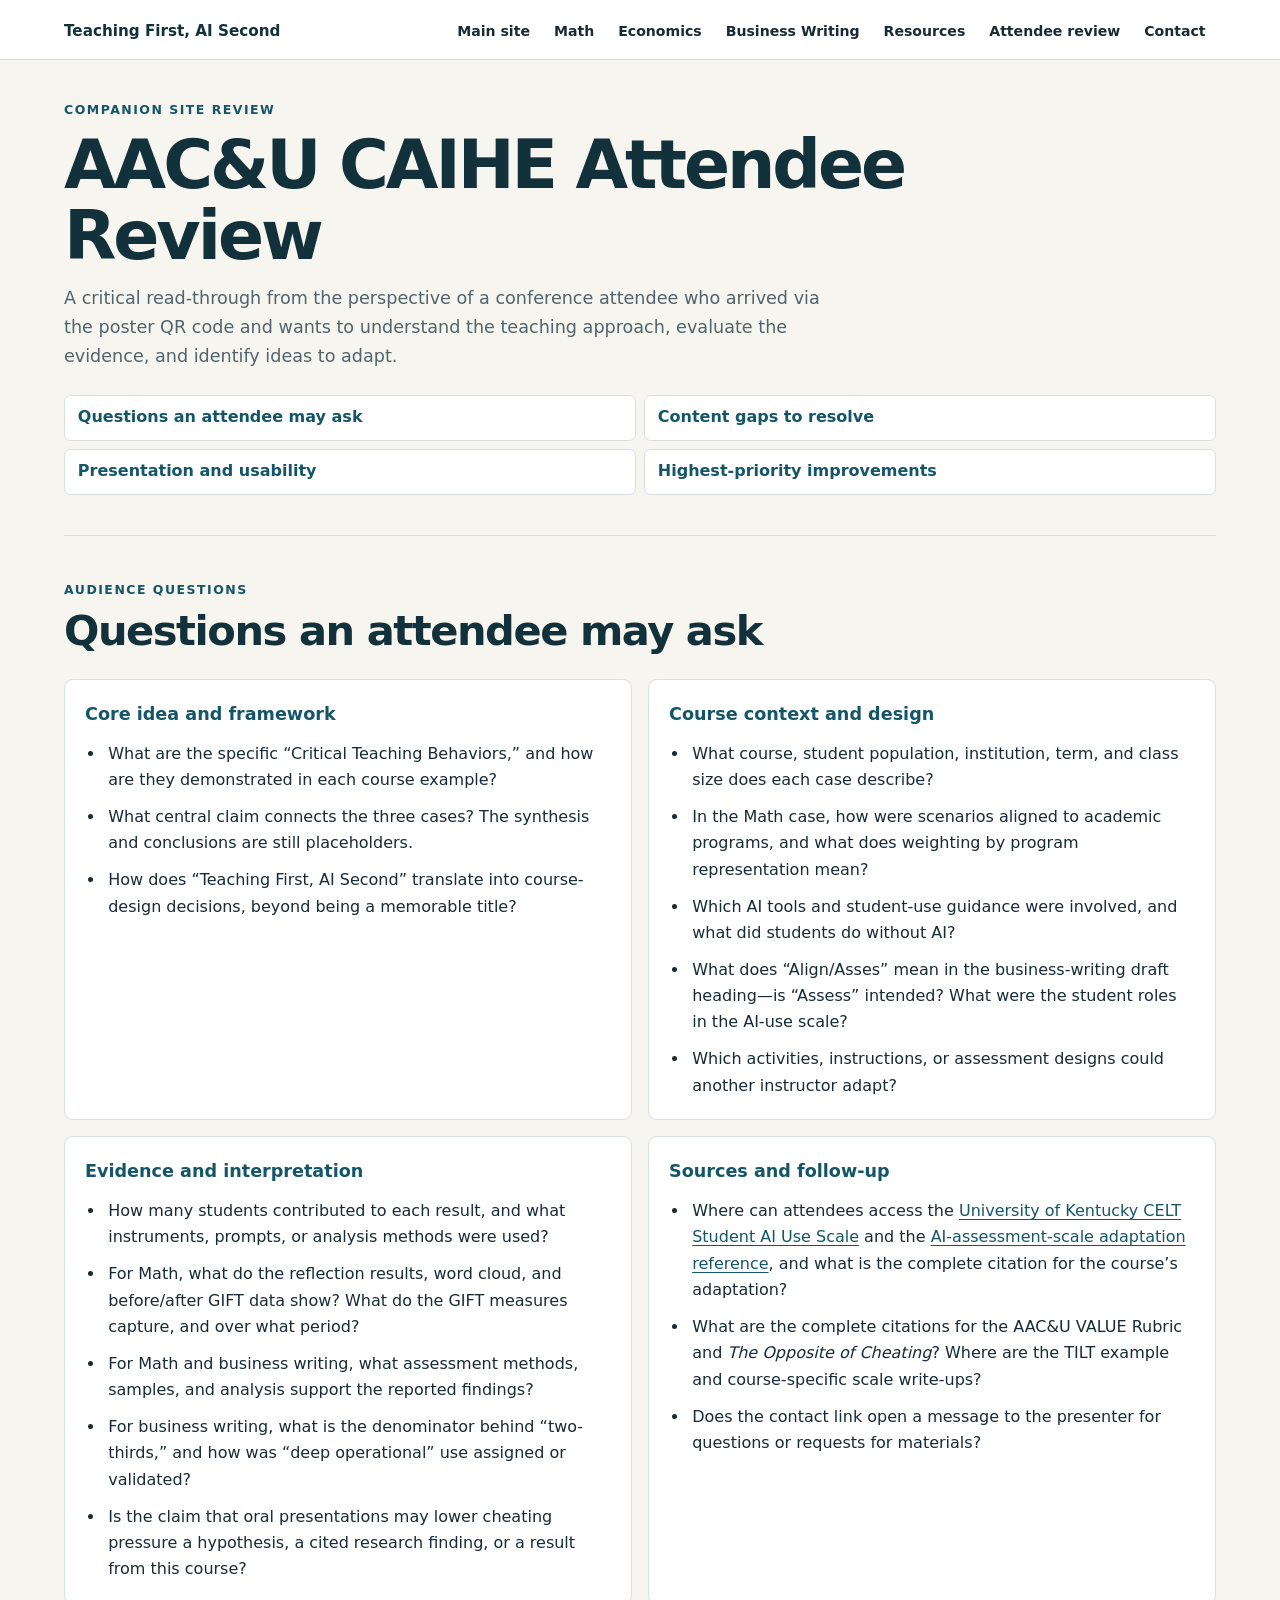
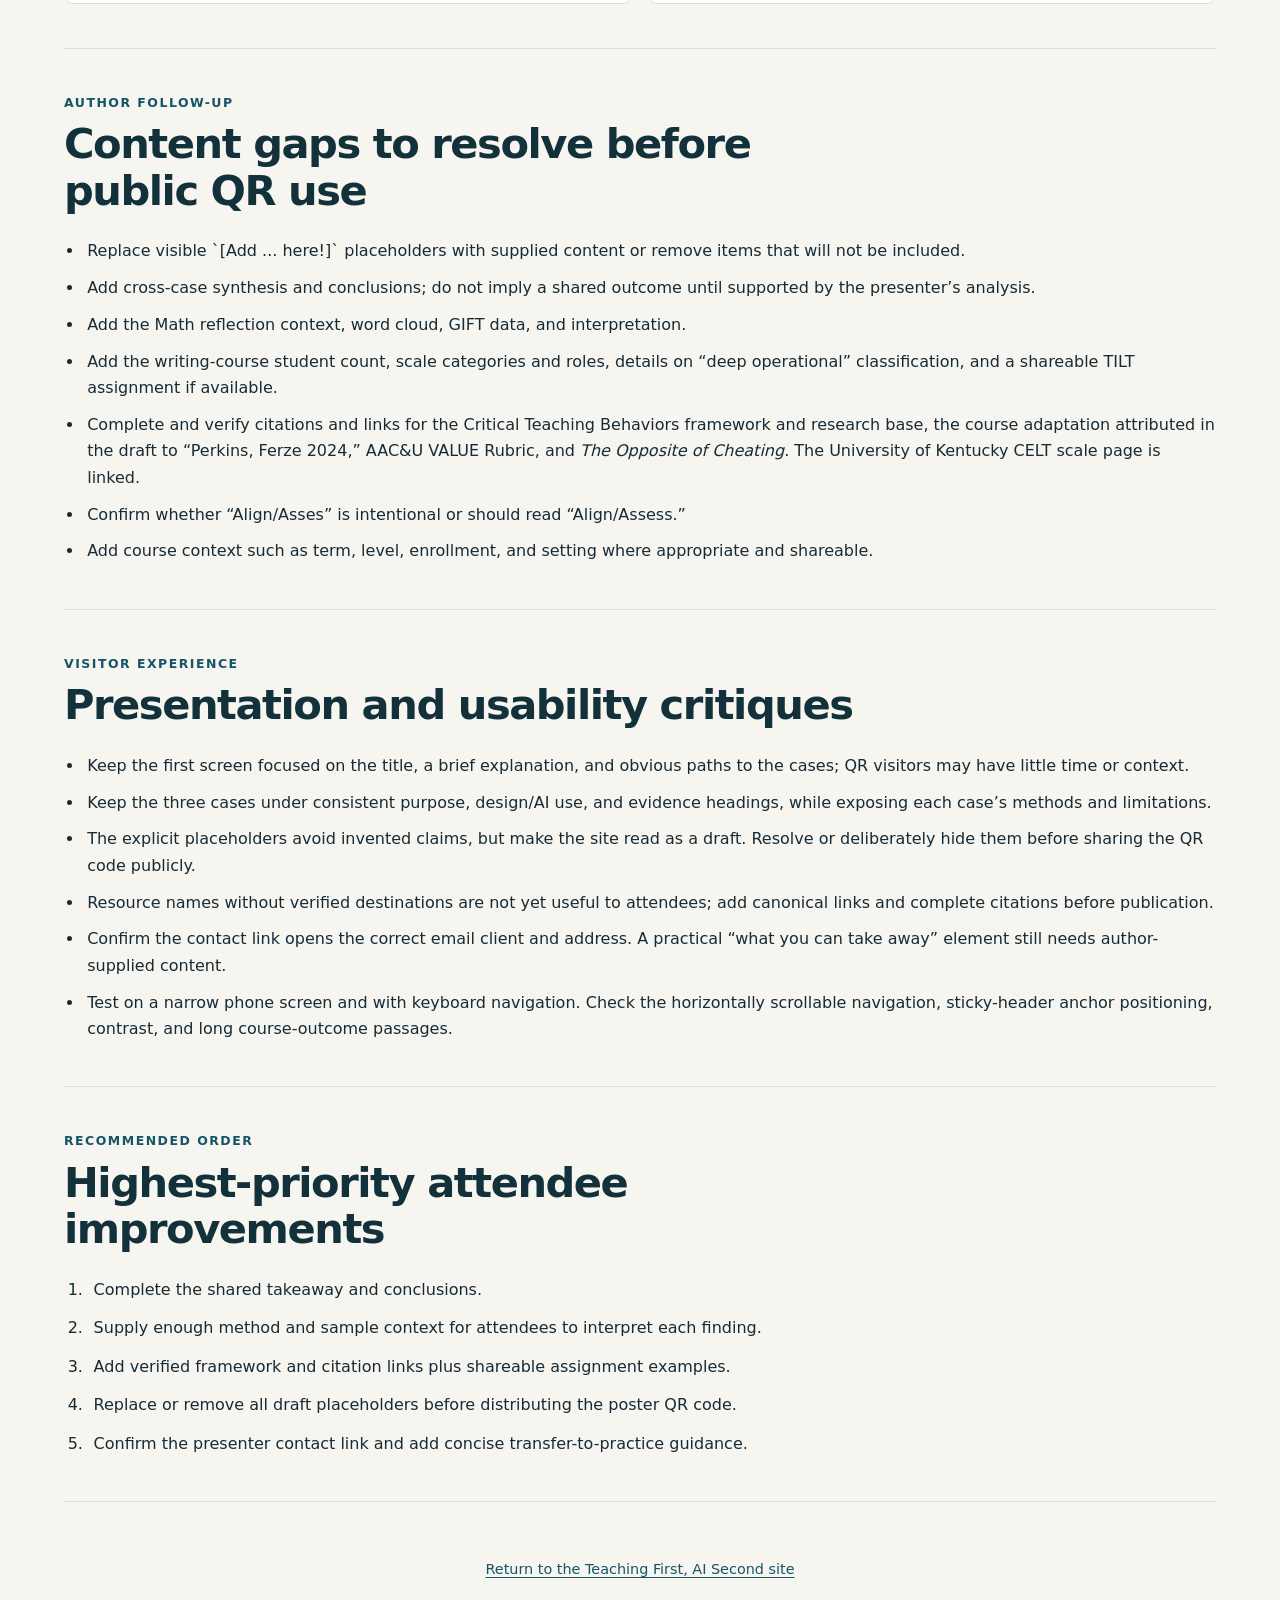
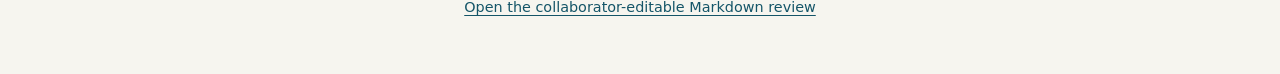
==== commit 78f298f7: "update reference links" ====
--- a/attendee-review.html
+++ b/attendee-review.html
@@ -69,9 +69,8 @@
 		<section class="review-card">
 		  <h3>Sources and follow-up</h3>
 		  <ul>
-			<li>Where can attendees find the Critical Teaching Behaviors framework and research validating it?</li>
-			<li>Where can attendees access the <a href="https://celt.uky.edu/student-ai-use-scale">University of Kentucky CELT Student AI Use Scale</a>, and what is the complete citation for the course’s adaptation?</li>
-			<li>What are the complete citations and working links for the AAC&amp;U VALUE Rubric and <em>The Opposite of Cheating</em>? Where are the TILT example and course-specific scale write-ups?</li>
+			<li>Where can attendees access the <a href="https://celt.uky.edu/student-ai-use-scale">University of Kentucky CELT Student AI Use Scale</a> and the <a href="https://leonfurze.com/2024/08/28/updating-the-ai-assessment-scale/">AI-assessment-scale adaptation reference</a>, and what is the complete citation for the course’s adaptation?</li>
+			<li>What are the complete citations for the AAC&amp;U VALUE Rubric and <em>The Opposite of Cheating</em>? Where are the TILT example and course-specific scale write-ups?</li>
 			<li>Does the contact link open a message to the presenter for questions or requests for materials?</li>
 		  </ul>
 		</section>
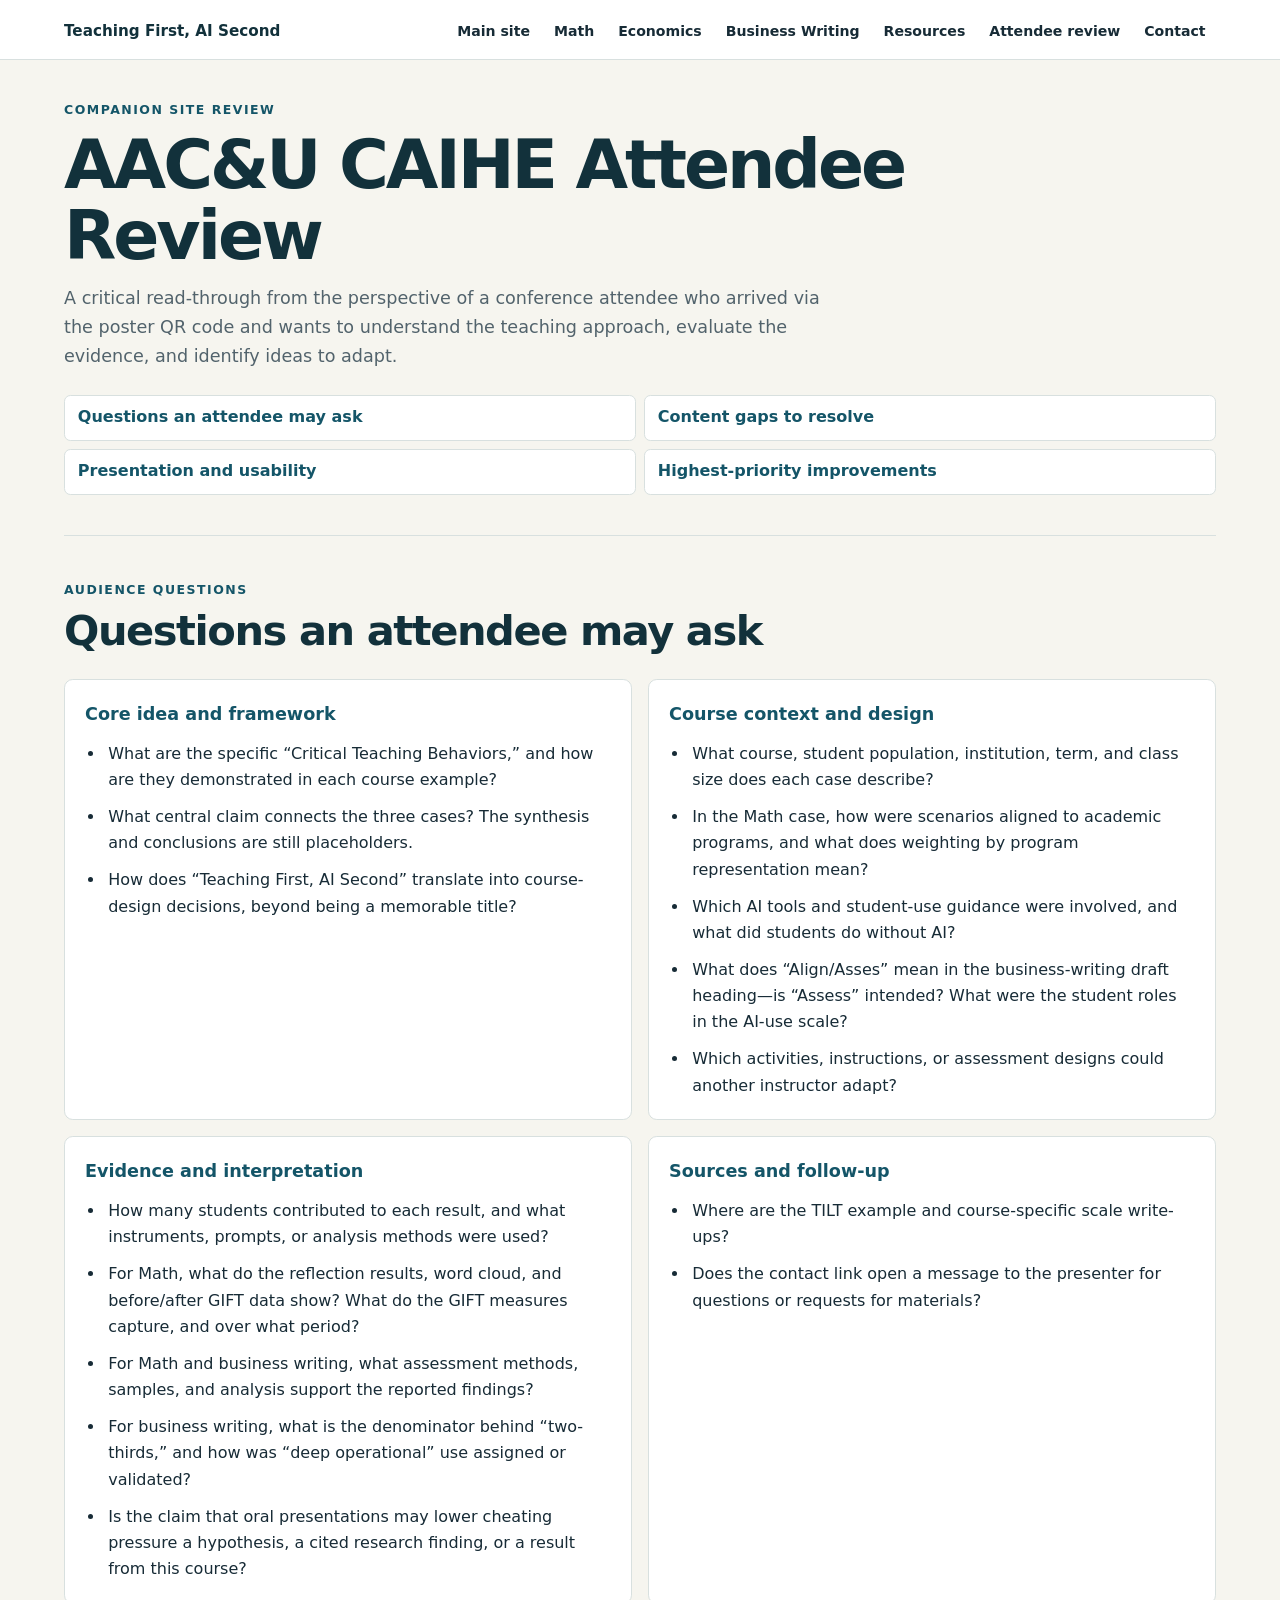
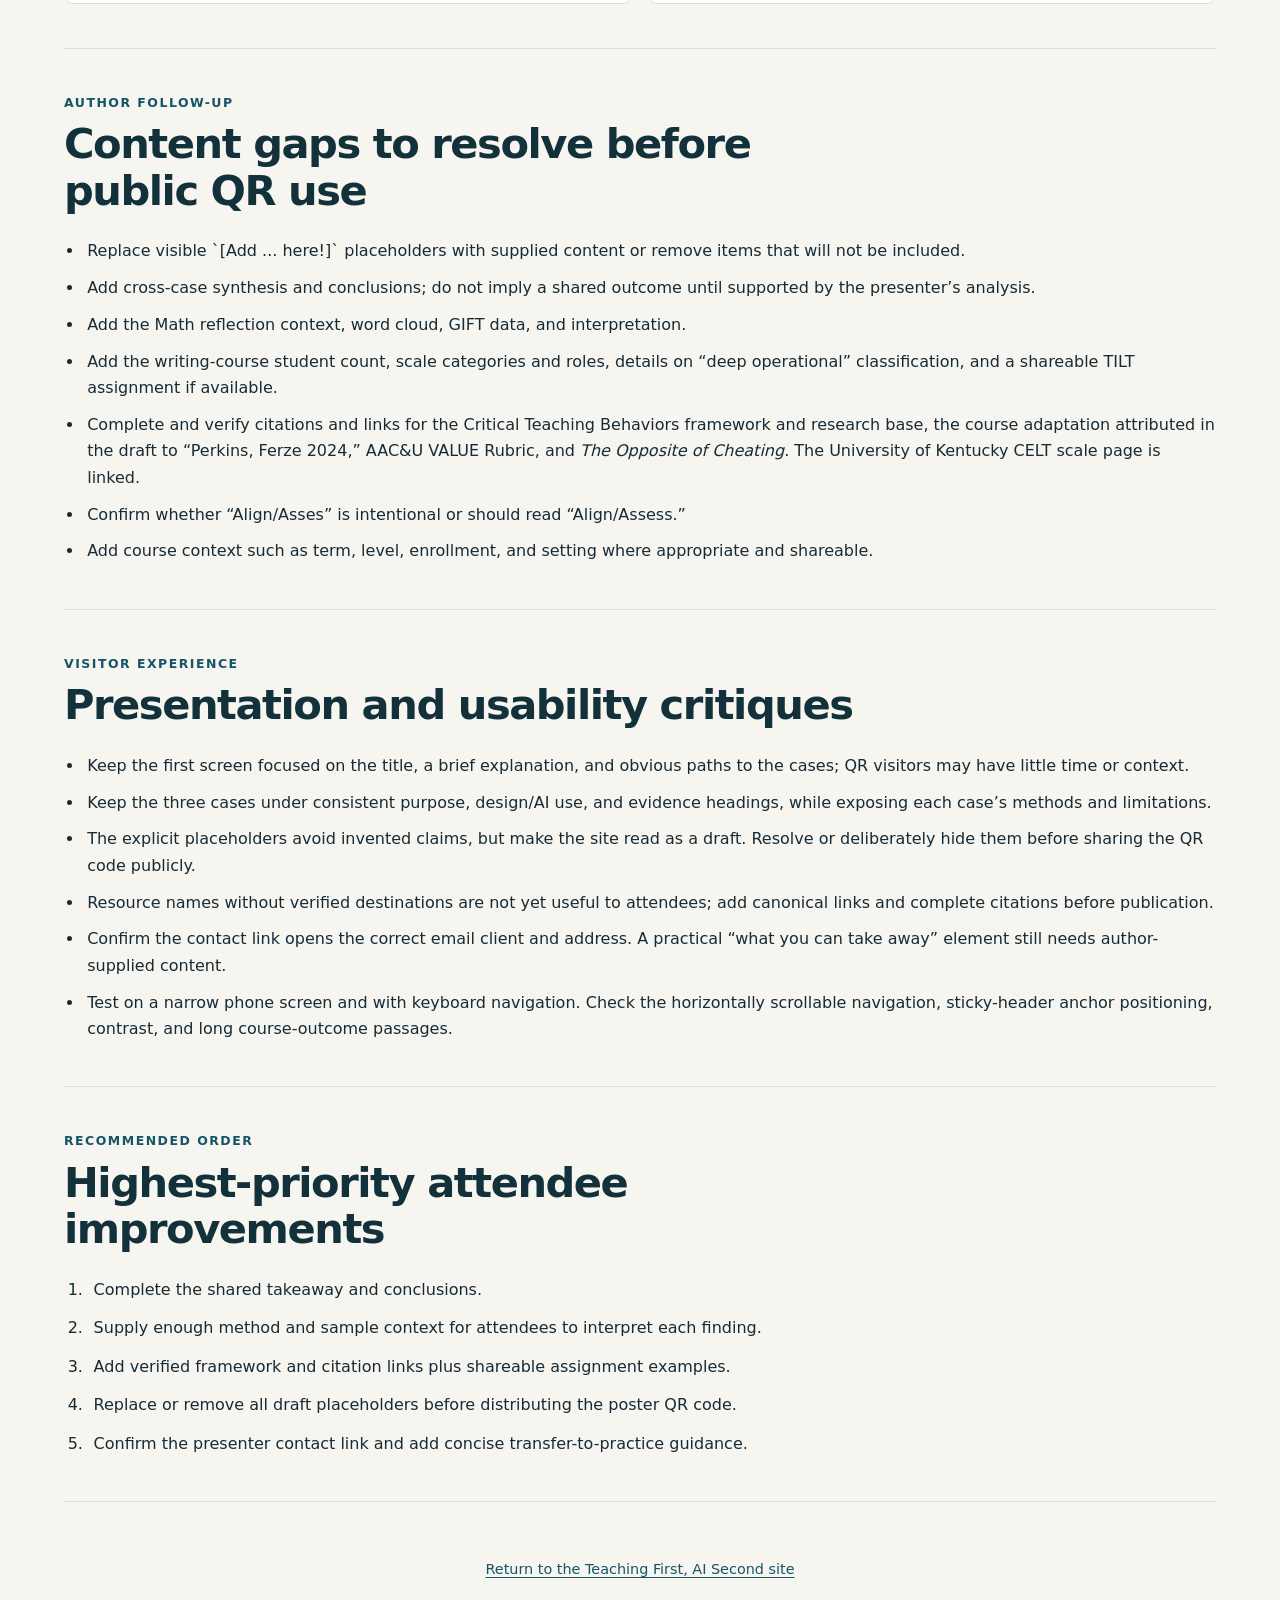
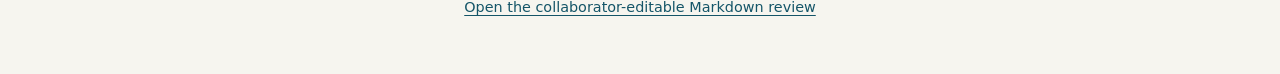
==== commit 2ffd8b1c: "improve ai-use scale links and text" ====
--- a/attendee-review.html
+++ b/attendee-review.html
@@ -69,8 +69,7 @@
 		<section class="review-card">
 		  <h3>Sources and follow-up</h3>
 		  <ul>
-			<li>Where can attendees access the <a href="https://celt.uky.edu/student-ai-use-scale">University of Kentucky CELT Student AI Use Scale</a> and the <a href="https://leonfurze.com/2024/08/28/updating-the-ai-assessment-scale/">AI-assessment-scale adaptation reference</a>, and what is the complete citation for the course’s adaptation?</li>
-			<li>What are the complete citations for the AAC&amp;U VALUE Rubric and <em>The Opposite of Cheating</em>? Where are the TILT example and course-specific scale write-ups?</li>
+			<li>Where are the TILT example and course-specific scale write-ups?</li>
 			<li>Does the contact link open a message to the presenter for questions or requests for materials?</li>
 		  </ul>
 		</section>
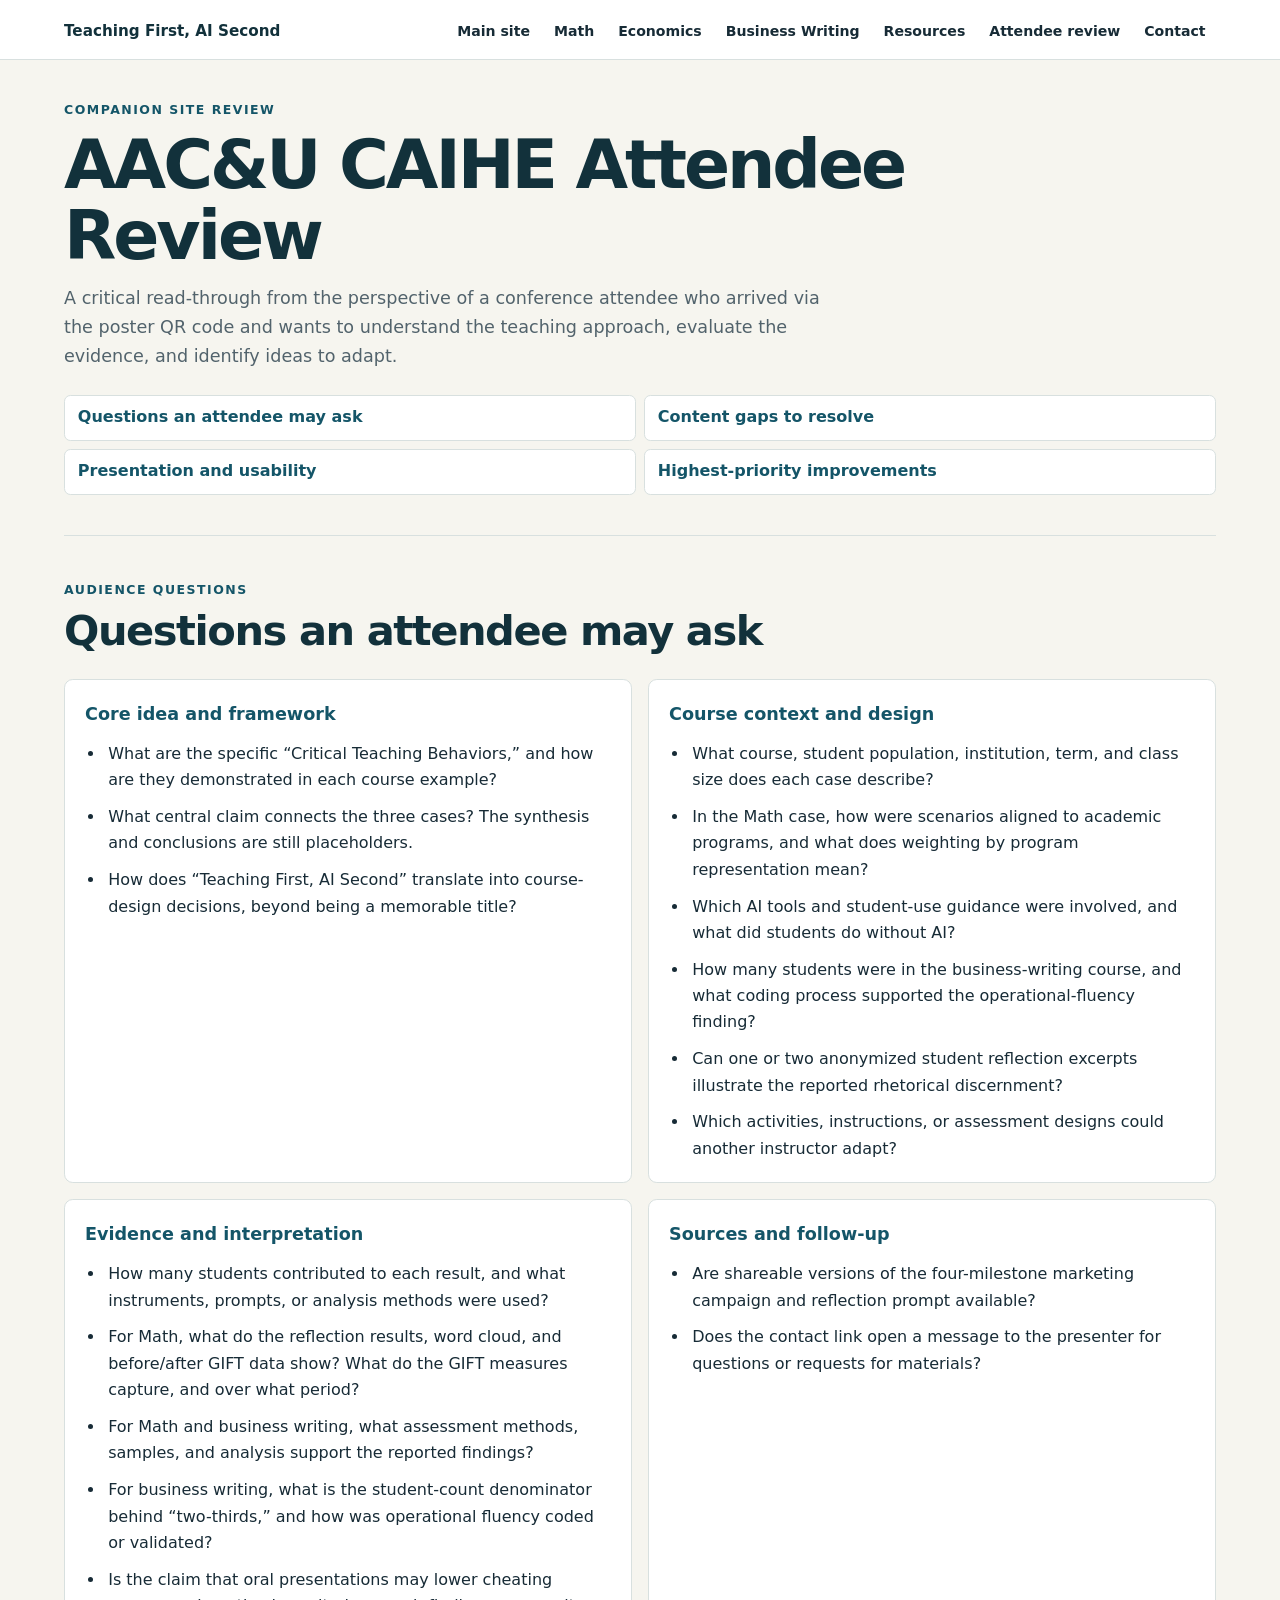
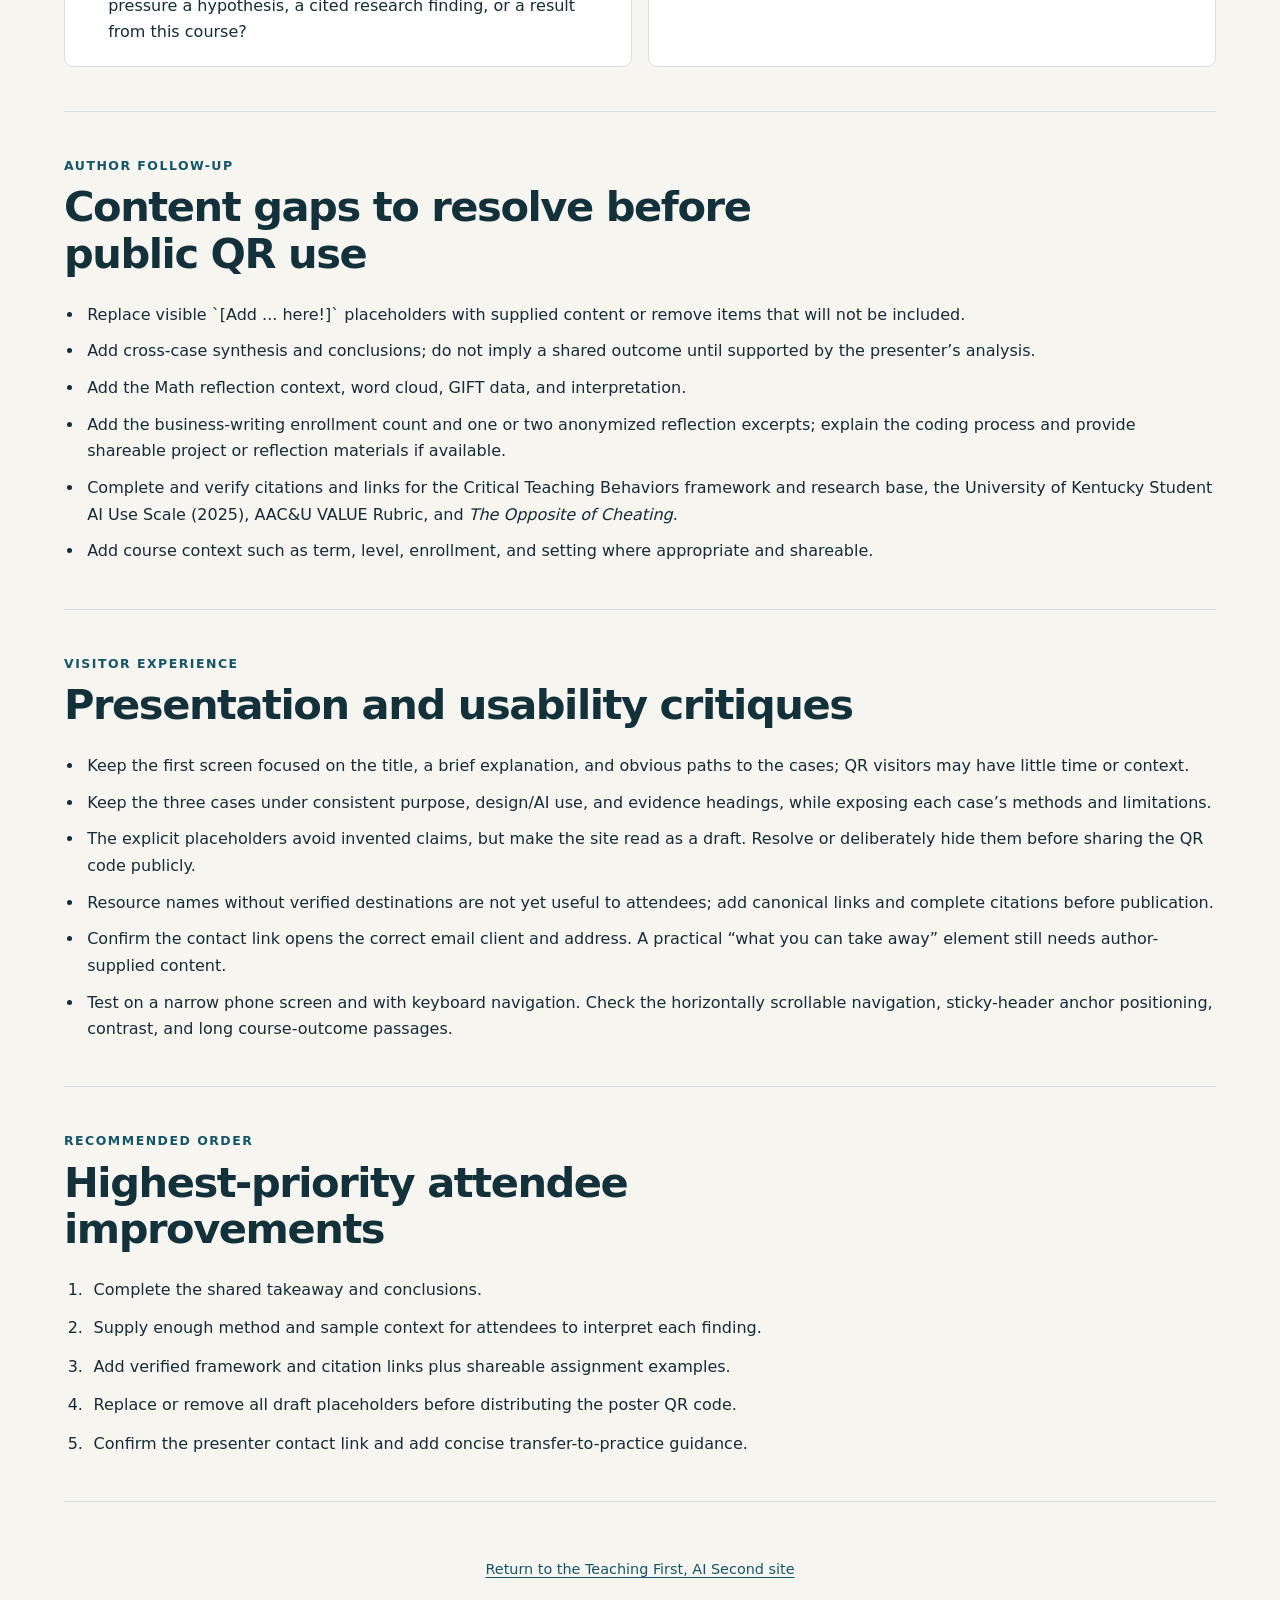
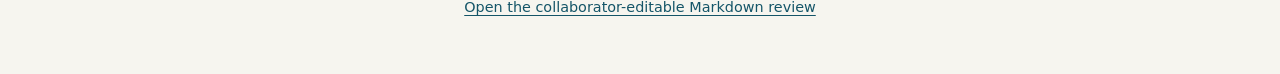
==== commit c366d71e: "update business writing section" ====
--- a/attendee-review.html
+++ b/attendee-review.html
@@ -52,7 +52,8 @@
 			<li>What course, student population, institution, term, and class size does each case describe?</li>
 			<li>In the Math case, how were scenarios aligned to academic programs, and what does weighting by program representation mean?</li>
 			<li>Which AI tools and student-use guidance were involved, and what did students do without AI?</li>
-			<li>What does “Align/Asses” mean in the business-writing draft heading—is “Assess” intended? What were the student roles in the AI-use scale?</li>
+			<li>How many students were in the business-writing course, and what coding process supported the operational-fluency finding?</li>
+			<li>Can one or two anonymized student reflection excerpts illustrate the reported rhetorical discernment?</li>
 			<li>Which activities, instructions, or assessment designs could another instructor adapt?</li>
 		  </ul>
 		</section>
@@ -62,14 +63,14 @@
 			<li>How many students contributed to each result, and what instruments, prompts, or analysis methods were used?</li>
 			<li>For Math, what do the reflection results, word cloud, and before/after GIFT data show? What do the GIFT measures capture, and over what period?</li>
 			<li>For Math and business writing, what assessment methods, samples, and analysis support the reported findings?</li>
-			<li>For business writing, what is the denominator behind “two-thirds,” and how was “deep operational” use assigned or validated?</li>
+			<li>For business writing, what is the student-count denominator behind “two-thirds,” and how was operational fluency coded or validated?</li>
 			<li>Is the claim that oral presentations may lower cheating pressure a hypothesis, a cited research finding, or a result from this course?</li>
 		  </ul>
 		</section>
 		<section class="review-card">
 		  <h3>Sources and follow-up</h3>
 		  <ul>
-			<li>Where are the TILT example and course-specific scale write-ups?</li>
+			<li>Are shareable versions of the four-milestone marketing campaign and reflection prompt available?</li>
 			<li>Does the contact link open a message to the presenter for questions or requests for materials?</li>
 		  </ul>
 		</section>
@@ -83,9 +84,8 @@
 		<li>Replace visible `[Add ... here!]` placeholders with supplied content or remove items that will not be included.</li>
 		<li>Add cross-case synthesis and conclusions; do not imply a shared outcome until supported by the presenter’s analysis.</li>
 		<li>Add the Math reflection context, word cloud, GIFT data, and interpretation.</li>
-		<li>Add the writing-course student count, scale categories and roles, details on “deep operational” classification, and a shareable TILT assignment if available.</li>
-		<li>Complete and verify citations and links for the Critical Teaching Behaviors framework and research base, the course adaptation attributed in the draft to “Perkins, Ferze 2024,” AAC&amp;U VALUE Rubric, and <em>The Opposite of Cheating</em>. The University of Kentucky CELT scale page is linked.</li>
-		<li>Confirm whether “Align/Asses” is intentional or should read “Align/Assess.”</li>
+		<li>Add the business-writing enrollment count and one or two anonymized reflection excerpts; explain the coding process and provide shareable project or reflection materials if available.</li>
+		<li>Complete and verify citations and links for the Critical Teaching Behaviors framework and research base, the University of Kentucky Student AI Use Scale (2025), AAC&amp;U VALUE Rubric, and <em>The Opposite of Cheating</em>.</li>
 		<li>Add course context such as term, level, enrollment, and setting where appropriate and shareable.</li>
 	  </ul>
 	</section>
--- a/styles.css
+++ b/styles.css
@@ -391,6 +391,34 @@
   color: var(--teal);
 }
 
+.contact-table {
+  width: 100%;
+  border-collapse: collapse;
+  text-align: left;
+}
+
+.contact-table th,
+.contact-table td {
+  padding: 0.85rem 1rem 0.85rem 0;
+  border-bottom: 1px solid var(--line);
+}
+
+.contact-table thead th {
+  color: var(--muted);
+  font-size: 0.85rem;
+  letter-spacing: 0.04em;
+  text-transform: uppercase;
+}
+
+.contact-table tbody th {
+  color: var(--navy);
+  font-weight: 600;
+}
+
+.contact-table a {
+  color: var(--teal);
+}
+
 @media (min-width: 42rem) {
   .site-header {
 	grid-template-columns: auto minmax(0, 1fr);
